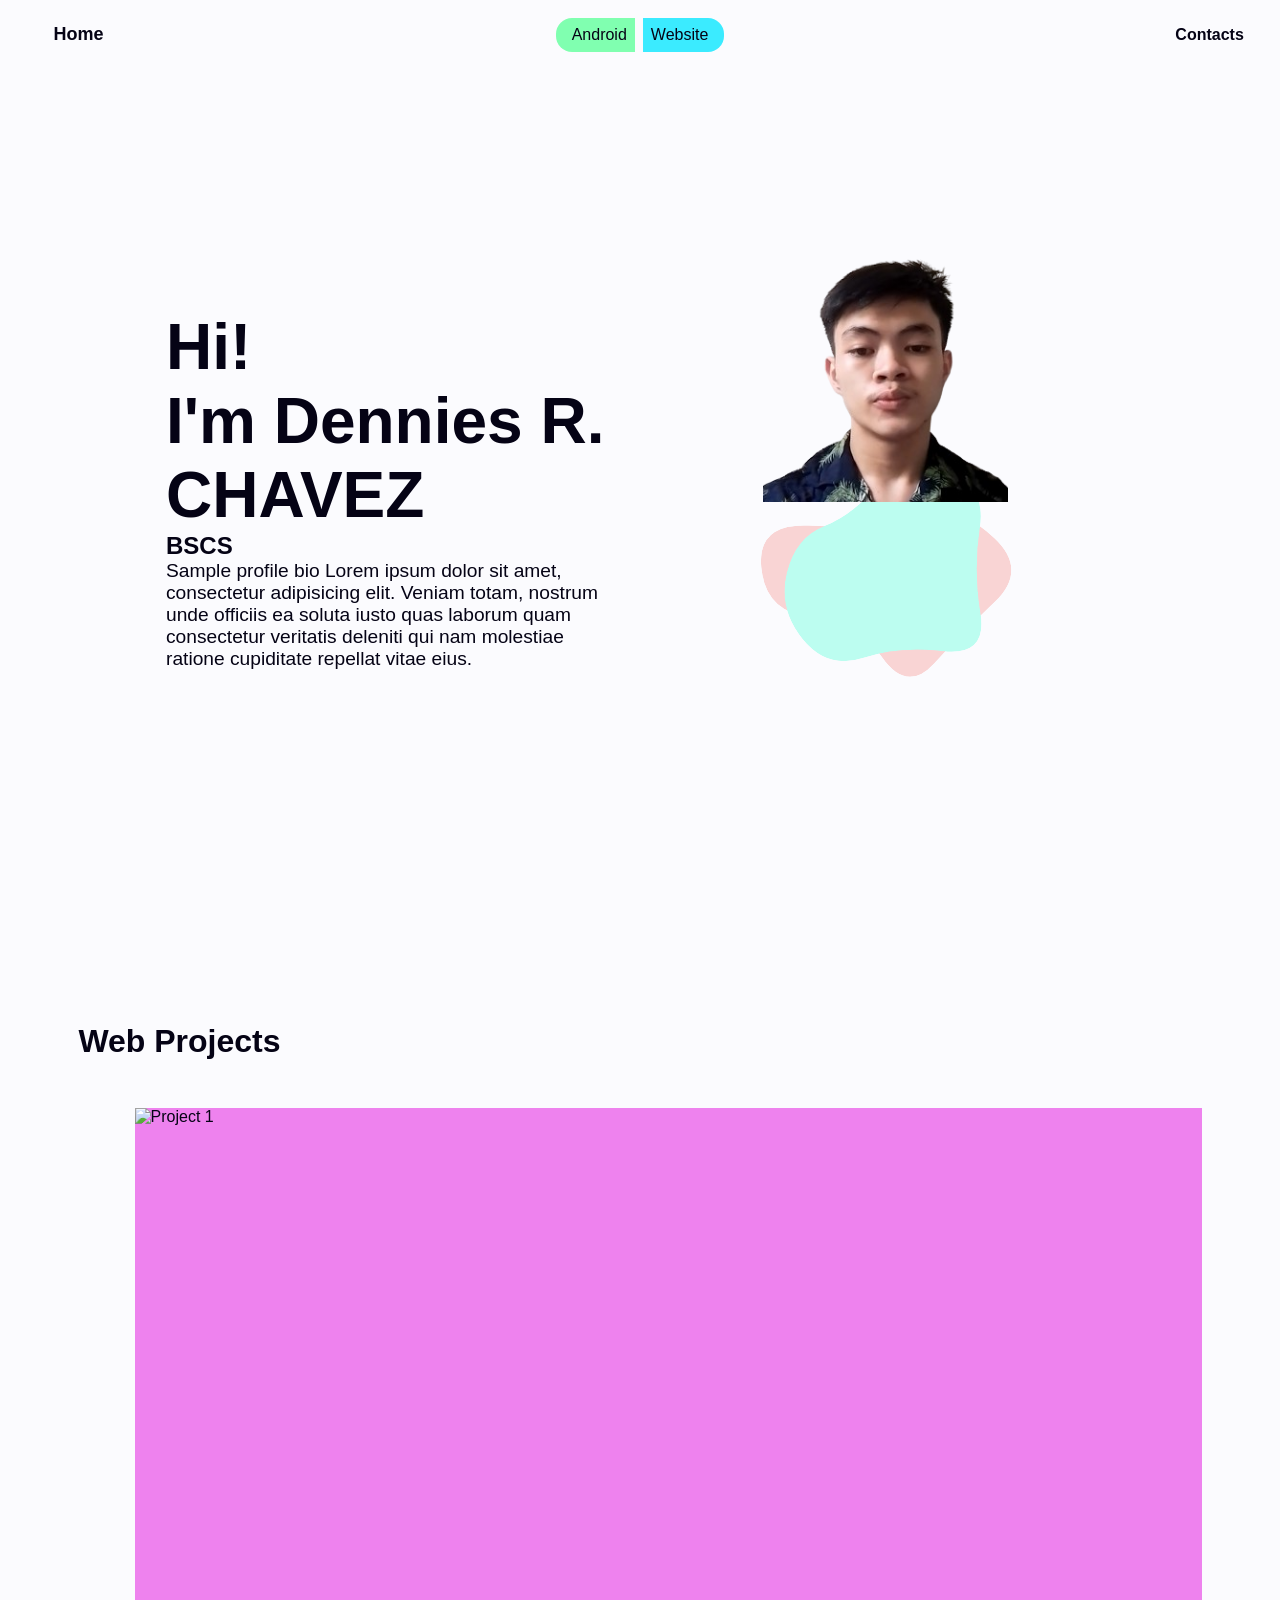
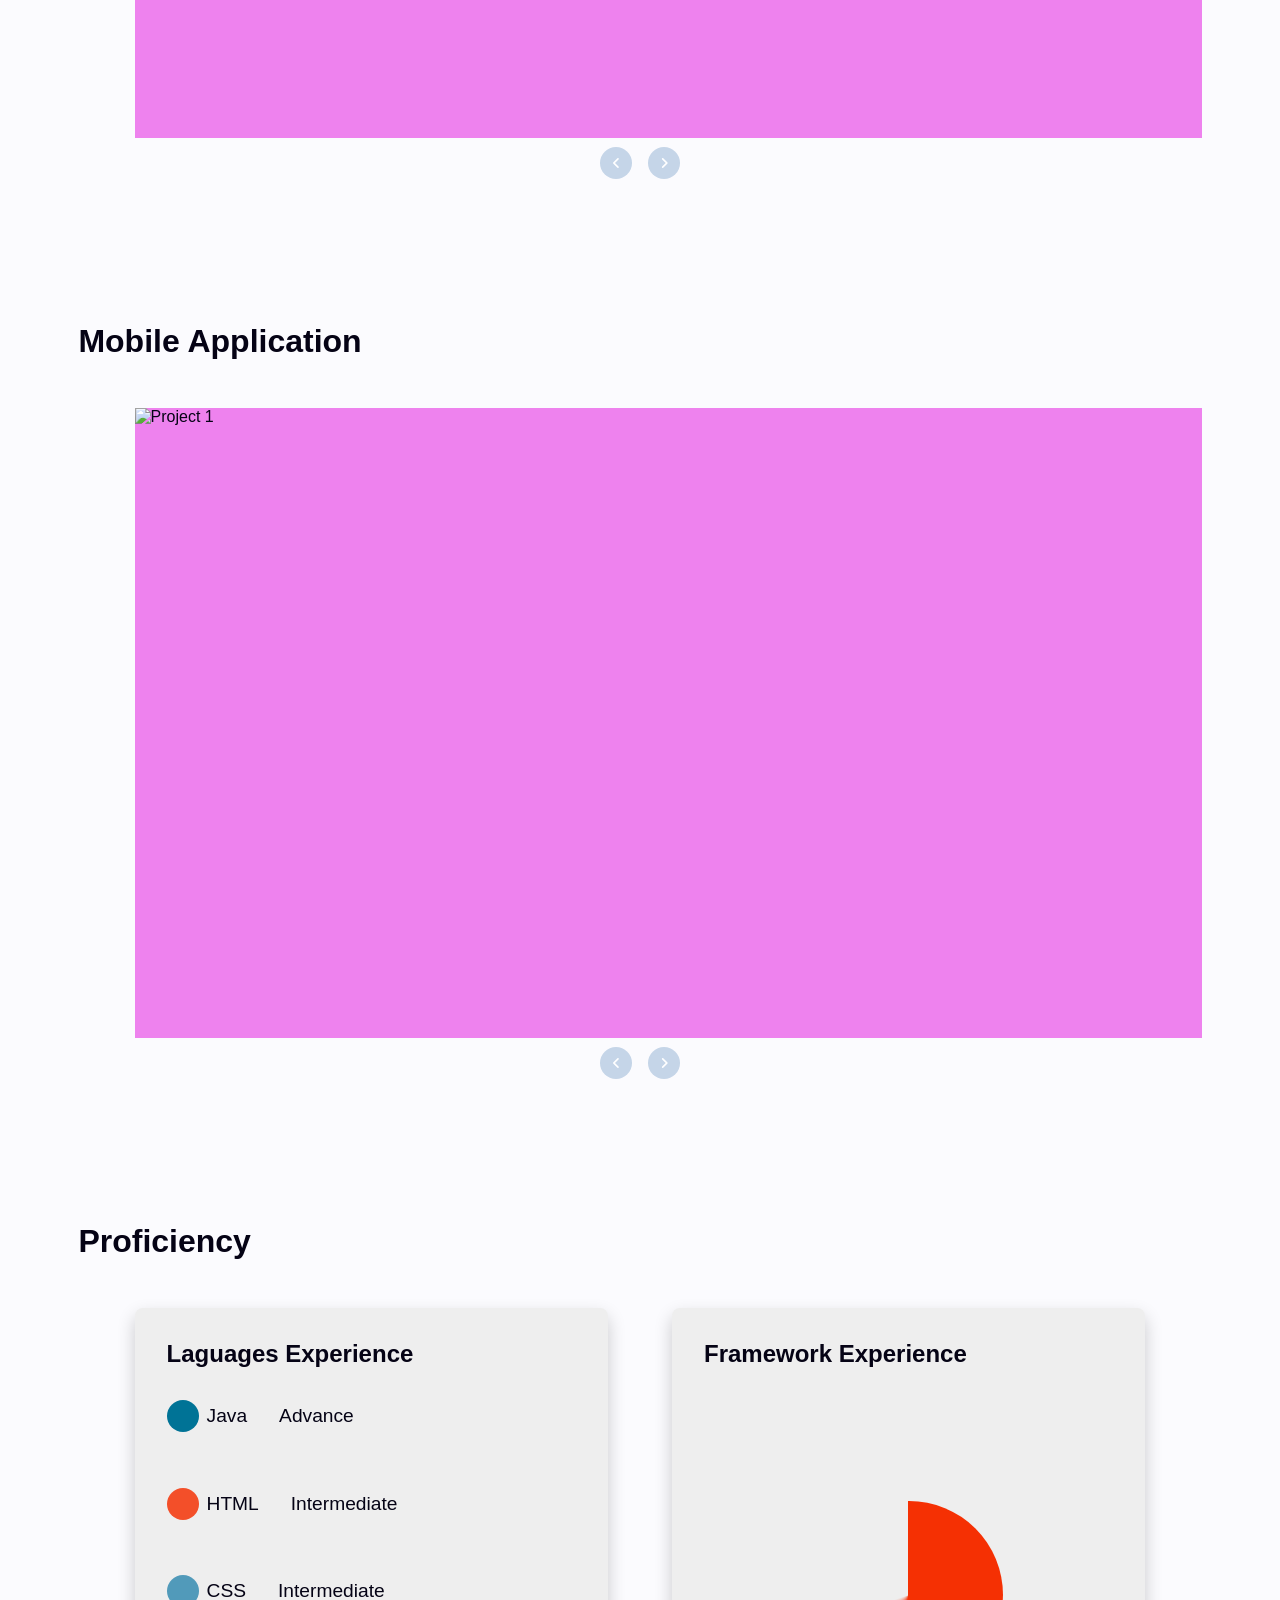
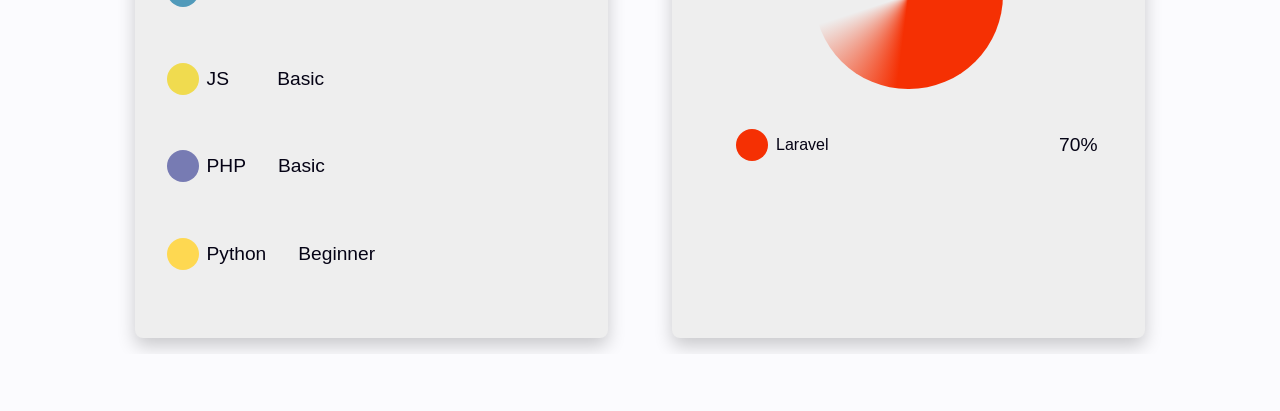
==== index.html @ 04ab38ed "Animation" ====
<!DOCTYPE html>
<html lang="en">

<head>
    <meta charset="UTF-8">
    <meta name="viewport" content="width=device-width, initial-scale=1.0">
    <title>Home</title>

    <link rel="stylesheet" href="home.css">

    <link rel="stylesheet" href="https://cdnjs.cloudflare.com/ajax/libs/font-awesome/6.0.0-beta3/css/all.min.css">
</head>

<body>
    <div class="container top-nav">
        <div class="top-nav-left">
            <a href="index.html">Home</a>
        </div>
        <div class="top-nav-center">
            <a href="about.html">Android</a>
            <a href="contact.html">Website</a>
        </div>
        <div class="top-nav-right">
            <a href="login.html">Contacts</a>
        </div>
    </div>

    <div class="container-main">

        <div class="container-home">

            <div class="left">

                <div class="details">
                    <h1 class="name">Hi! <br> I'm Dennies R. CHAVEZ</h1>
                    <h3 class="course">BSCS</h3>
                    <h3 class="bio">Sample profile bio Lorem ipsum dolor sit amet, consectetur adipisicing elit. Veniam
                        totam, nostrum unde officiis ea soluta iusto quas laborum quam consectetur veritatis deleniti
                        qui nam molestiae ratione cupiditate repellat vitae eius.</h3>
                </div>

            </div>

            <div class="right">


                <div class='parent1'>
                    <div class="magicpattern1"></div>
                </div>
                <div class='parent2'>
                    <div class="magicpattern2"></div>
                </div>
                <div class="parent3"><img class="dpImage" src="dp.png" alt="Profile Picture"></div>

            </div>

        </div>


        <div class="web-projects projects">

            <h1 class="web-projects-title">Web Projects</h1>
            <div class="projects-container">

                <div class="project-card">
                    <img src="project1.png" alt="Project 1">
                </div>

                <div class="project-card">
                    <img src="project2.png" alt="Project 2">
                </div>

                <div class="project-card">
                    <img src="project3.png" alt="Project 3">
                </div>

            </div>

            <div class="container-button">
                <button class="left-button" id="left-button"><i class="fa-solid fa-angle-left"></i></button>
                <button class="right-button"><i class="fa-solid fa-angle-right"></i></button>
            </div>

        </div>

        <div class="mobile-projects projects">

            <h1 class="mobile-projects-title">Mobile Application</h1>
            <div class="projects-container">

                <div class="project-card">
                    <img src="project1.png" alt="Project 1">
                </div>

                <div class="project-card">
                    <img src="project2.png" alt="Project 2">
                </div>

                <div class="project-card">
                    <img src="project3.png" alt="Project 3">
                </div>

            </div>

            <div class="container-button">
                <button class="left-button" id="left-button"><i class="fa-solid fa-angle-left"></i></button>
                <button class="right-button"><i class="fa-solid fa-angle-right"></i></button>
            </div>

        </div>

        <div class="stats">

            <h1 class="stats-title">Proficiency</h1>
            <div class="stats-container">

                <div class="stat-card">

                    <div class="card-title">Laguages Experience</div>

                    <div class="languages">

                        <div class="language">
                            <div class="language-info">
                                <div class="ic-color"></div>
                                <span class="stat-title">Java</span>
                            </div>

                            <div class="stat-bar">
                                <div class="stat-progress bar" style="--target-width:60%"></div>
                                <span>Advance</span>
                            </div>

                        </div>

                        <div class="language">
                            <div class="language-info">
                                <div class="ic-color"></div>
                                <span class="stat-title">HTML</span>
                            </div>

                            <div class="stat-bar">
                                <div class="stat-progress bar" style="--target-width: 55%;"></div>
                                <span>Intermediate</span>
                            </div>

                        </div>

                        <div class="language">
                            <div class="language-info">
                                <div class="ic-color"></div>
                                <span class="stat-title">CSS</span>
                            </div>

                            <div class="stat-bar">
                                <div class="stat-progress bar" style="--target-width: 50%;"></div>
                                <span>Intermediate</span>
                            </div>

                        </div>

                        <div class="language">
                            <div class="language-info">
                                <div class="ic-color"></div>
                                <span class="stat-title">JS</span>
                            </div>

                            <div class="stat-bar">
                                <div class="stat-progress bar" style="--target-width: 30%;"></div>
                                <span>Basic</span>
                            </div>

                        </div>

                        <div class="language">
                            <div class="language-info">
                                <div class="ic-color"></div>
                                <span class="stat-title">PHP</span>
                            </div>

                            <div class="stat-bar">
                                <div class="stat-progress bar" style="--target-width: 20%;"></div>
                                <span>Basic</span>
                            </div>

                        </div>

                        <div class="language">
                            <div class="language-info">
                                <div class="ic-color"></div>
                                <span class="stat-title">Python</span>
                            </div>

                            <div class="stat-bar">
                                <div class="stat-progress bar" style="--target-width: 10%;"></div>
                                <span>Beginner</span>
                            </div>

                        </div>

                    </div>

                </div>

                <div class="stat-card">

                    <div class="card-title">Framework Experience</div>

                    <div class="chart-container">
                        
                        <div class="pie-chart" style="--laravel: 100%;"></div>

                        <div class="list">

                            <div class="list-item">
                                <div class="ic-color"></div>
                                <span class="stat-title"></span>
                                <span class="value"></span>
                            </div>

                        </div>

                    </div>

                </div>

            </div>

        </div>

    </div>
</body>

<script src="home.js"></script>

</html>
---- home.css ----
* {
    margin: 0;
    padding: 0;
    box-sizing: border-box;
}

:root {
    --primary-color: #4a90e2;
    --secondary-color: #50e3c2;
    --text-color: #050315;
    --background-color: #fbfbfe;

    --primary-light: #3BEBFF;
    --secondary-light: #80FFB0;

    --stat-card-bg-1: #EEEEEE;
    --stat-card-bg-2: #C5D5E8;
}

body {
    font-family: Arial, sans-serif;
    background-color: #fbfbfe;
    color: #050315;
}

.container {
    margin: 0 auto;
    padding: 18px;
}

.top-nav {
    display: flex;
    justify-content: space-between;
    align-items: center;
    padding: 16px;
    position: sticky;
    top: 0;
    box-shadow: hsla(0, 0, 0, 0.5) 0px 2px 4px;
    z-index: 1;
}

.top-nav-left {
    display: flex;
    align-items: center;
    justify-content: center;
    width: 10%;
    padding: 8px;
}

.top-nav-left a {
    text-decoration: none;
    color: var(--text-color);
    font-weight: bolder;
    font-size: 18px;
}

.top-nav-left a:hover {
    color: var(--primary-color);
}

.top-nav-center {
    display: flex;
    align-items: center;
    gap: 8px;

}

.top-nav-center a {
    text-decoration: none;
    color: var(--text-color);
    font-weight: regular;
    font-size: 16px;
}

.top-nav-center a:first-child {
    background-color: var(--secondary-light);
    padding: 8px 8px 8px 16px;
    border-radius: 16px 0px 0px 16px;
}

.top-nav-center a:last-child {
    background-color: var(--primary-light);
    padding: 8px 16px 8px 8px;
    border-radius: 0px 16px 16px 0px;
}

.top-nav-center a:hover {
    color: var(--primary-color);
}

.top-nav-right {
    display: flex;
    align-items: center;
    justify-content: center;
    width: 10%;
    padding: 8px;
}

.top-nav-right a {
    text-decoration: none;
    color: var(--text-color);
    font-weight: bolder;
    font-size: 16px;
    margin-left: 16px;
}



.container-main {
    display: flex;
    flex-direction: column;
    padding: 16px;
}

.container-home {
    display: grid;
    grid-template-columns: 1fr 1fr;
    padding: 16px 6px 16px 6px;
    height: 90vh;
}

.container-home .left {
    padding: 16px;
    /* background-color: var(--primary-light); */
    border-radius: 8px;
    display: flex;
    align-items: center;
    justify-content: center;
    margin-left: 128px;
}

.details {
    margin: auto;
}


.name {
    font-size: 4em;
    font-weight: bolder;
}

.course {
    font-size: 1.5em;
    font-weight: bold;
}

.bio {
    font-size: 1.2em;
    font-weight: 400;
}

.container-home .right {
    padding: 16px;
    /* background-color: var(--secondary-light); */
    border-radius: 8px;
    display: flex;
    align-items: center;
    justify-content: center;
    position: relative;
    margin-right: 128px;
}


.parent1 {
    position: absolute;
    bottom: 5%;
    width: 60%;
    height: 60vh;
    background: transparent;
    overflow: hidden;
}

.magicpattern1 {
    width: 100%;
    height: 100%;
    background-position: center center;
    background-repeat: no-repeat;
    background-image: url("data:image/svg+xml;utf8,%3Csvg viewBox=%220 0 1000 1000%22 xmlns=%22http:%2F%2Fwww.w3.org%2F2000%2Fsvg%22%3E%3Cdefs%3E%3CclipPath id=%22a%22%3E%3Cpath fill=%22currentColor%22 d=%22M873 609Q759 718 666.5 818.5T488 794q-86-125-239-136T79.5 494Q63 341 240 349t236-19.5Q535 302 646.5 293t226 99Q987 500 873 609Z%22%2F%3E%3C%2FclipPath%3E%3C%2Fdefs%3E%3Cg clip-path=%22url(%23a)%22%3E%3Cpath fill=%22%23F9D4D4%22 d=%22M873 609Q759 718 666.5 818.5T488 794q-86-125-239-136T79.5 494Q63 341 240 349t236-19.5Q535 302 646.5 293t226 99Q987 500 873 609Z%22%2F%3E%3C%2Fg%3E%3C%2Fsvg%3E");
}

.parent2 {
    position: absolute;
    bottom: 5%;
    width: 60%;
    height: 60vh;
    background: transparent;
    overflow: hidden
}

.magicpattern2 {
    width: 100%;
    height: 100%;
    background-position: center center;
    background-repeat: no-repeat;
    background-image: url("data:image/svg+xml;utf8,%3Csvg viewBox=%220 0 1000 1000%22 xmlns=%22http:%2F%2Fwww.w3.org%2F2000%2Fsvg%22%3E%3Cdefs%3E%3CclipPath id=%22a%22%3E%3Cpath fill=%22currentColor%22 d=%22M825 646.5Q849 793 697.5 776T425 799q-121 40-205-63.5t-54.5-225q29.5-121.5 128-160t188-145.5Q571 98 708 154.5t115 201q-22 144.5 2 291Z%22%2F%3E%3C%2FclipPath%3E%3C%2Fdefs%3E%3Cg clip-path=%22url(%23a)%22%3E%3Cpath fill=%22%23BCFDF0%22 d=%22M825 646.5Q849 793 697.5 776T425 799q-121 40-205-63.5t-54.5-225q29.5-121.5 128-160t188-145.5Q571 98 708 154.5t115 201q-22 144.5 2 291Z%22%2F%3E%3C%2Fg%3E%3C%2Fsvg%3E");
}


.parent3 {
    position: absolute;
    top: 20%;
    width: 50%;
    aspect-ratio: 1 / 1;
    background: transparent;
    overflow: hidden
}


.dpImage {
    width: 100%;
    height: 100%;
    background-position: center center;
    background-repeat: no-repeat;
}




.stats,
.mobile-projects,
.web-projects {
    display: flex;
    flex-direction: column;
    height: 100vh;
    padding: 128px 5% 16px 5%;
}


.container-button {
    display: flex;
    justify-content: center;
    align-items: center;
    gap: 16px;
}

.left-button,
.right-button {
    height: 32px;
    width: 32px;
    background-color: var(--stat-card-bg-2);
    color: white;
    border-radius: 16px;
    outline: none;
    border: none;
}

.stats-title,
.mobile-projects-title,
.web-projects-title {
    margin-bottom: 32px;
}

.stats-container,
.projects-container {
    overflow-x: hidden;
    display: flex;
    flex-direction: row;
    gap: 64px;
    padding: 16px 5% 16px 5%;
    scroll-behavior: smooth;
    /* background-color: var(--primary-color); */
}

.project-card {
    background-color: violet;
    height: 70vh;
    aspect-ratio: 2 / 1;
}

.projects {
    overflow: hidden;
}

.projects-container {
    opacity: 0;
    transform: translateX(200px);
    transition: transform 0.6s ease, opacity 0.6s ease;
}

.projects-container.reveal {
    opacity: 1;
    transform: translateX(0);
}



.stat-card {
    background-color: var(--stat-card-bg-1);
    height: 70vh;
    width: 100%;
    padding: 32px 32px 64px 32px;
    box-shadow: 0cap 8px 18px hsla(0, 0%, 0%, 0.2);
    border-radius: 8px;
}

.card-title {
    font-size: 1.5em;
    font-weight: bold;
}

.languages {
    display: flex;
    flex-direction: column;
    justify-content: space-between;
    height: 100%;
    padding: 32px 0px;
}

.languages .language {
    display: flex;
    gap: 16px;
    align-items: center;
}

.languages .language-info {
    display: flex;
    align-items: center;
    width: 25%;
}

.languages .language .ic-color {
    width: 32px;
    height: 32px;
    border-radius: 50%;
    margin-right: 8px;
    aspect-ratio: 1 / 1;
}

.languages .language span {
    font-size: 1.2em;
    font-weight: 400;
}


.languages .language .stat-bar {
    display: flex;
    gap: 16px;
    align-items: center;
    width: 100%;
}

.stat-bar .stat-progress {
    height: 32px;
    border-radius: 4px 16px 16px 4px;
}

.languages .language .stat-bar span {
    font-size: 1.2em;
    font-weight: 400;
}


/* Java (first .language block) */
.language:nth-of-type(1) .ic-color {
    background-color: #007396;
}

.language:nth-of-type(1) .stat-progress {
    background-color: #007396;
}

/* HTML (second .language block) */
.language:nth-of-type(2) .ic-color {
    background-color: #f34f29;
}

.language:nth-of-type(2) .stat-progress {
    background-color: #f34f29;
}

/* CSS (third .language block) */
.language:nth-of-type(3) .ic-color {
    background-color: #519aba;
}

.language:nth-of-type(3) .stat-progress {
    background-color: #519aba;
}

/* Javascript (fourth .language block) */
.language:nth-of-type(4) .ic-color {
    background-color: #F0DB4F;
}

.language:nth-of-type(4) .stat-progress {
    background-color: #F0DB4F;
}

/* PHP (fifth .language block) */
.language:nth-of-type(5) .ic-color {
    background-color: #777bb3;
}

.language:nth-of-type(5) .stat-progress {
    background-color: #777bb3;
}

/* Python (sixth .language block) */
.language:nth-of-type(6) .ic-color {
    background-color: #fed851;
}

.language:nth-of-type(6) .stat-progress {
    background-color: #fed851;
}

/* Progress Bar Animations */
.bar {
    width: 0%;
    translate: -50% 0;
    transition: all 1s ease-out;
}

.bar.animate {
    width: var(--target-width);
    /* Or set via inline style */
    filter: none;
    translate: 0 0;
}


.chart-container {
    display: flex;
    flex-direction: column;
    align-items: center;
    justify-content: center;
    height: 100%;
    width: 100%;
    gap: 32px;
    padding: 16px;
    position: relative;
}

.chart-container .pie-chart {
    width: calc(100% / 2);
    aspect-ratio: 1 / 1;
    border-radius: 50%;
    background: conic-gradient();
}

.chart-container .list {
    display: flex;
    flex-direction: column;
    align-items: center;
    width: 100%;
}

.chart-container .list .list-item {
    display: flex;
    align-items: center;
    width: 100%;
    padding: 8px 16px;
}

.chart-container .list .list-item .ic-color {
    width: 32px;
    height: 32px;
    border-radius: 50%;
    margin-right: 8px;
    aspect-ratio: 1 / 1;
}

.chart-container .list .list-item:nth-of-type(1) .ic-color {
    background-color: #f53003;
}

.chart-container .list .list-item .value {
    position: absolute;
    right: 16px;
    font-size: 1.2em;
    font-weight: 400;
}
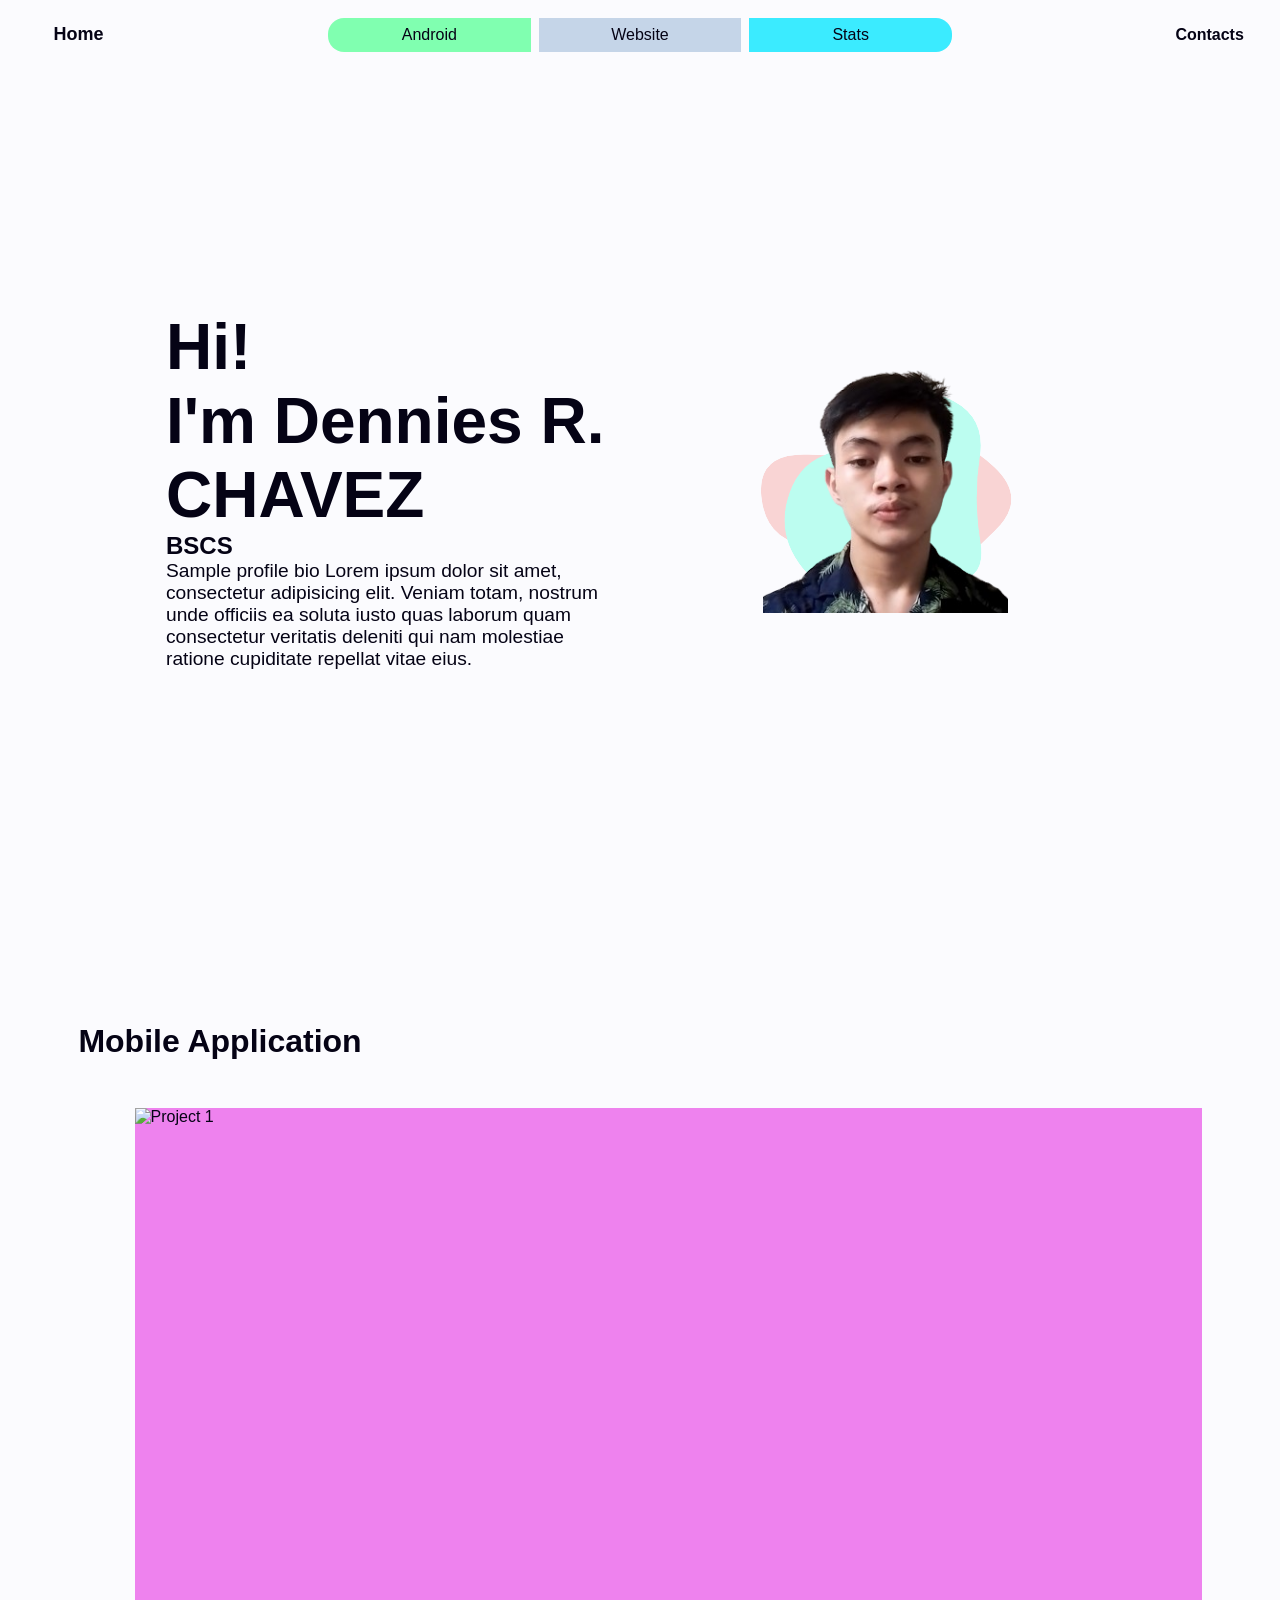
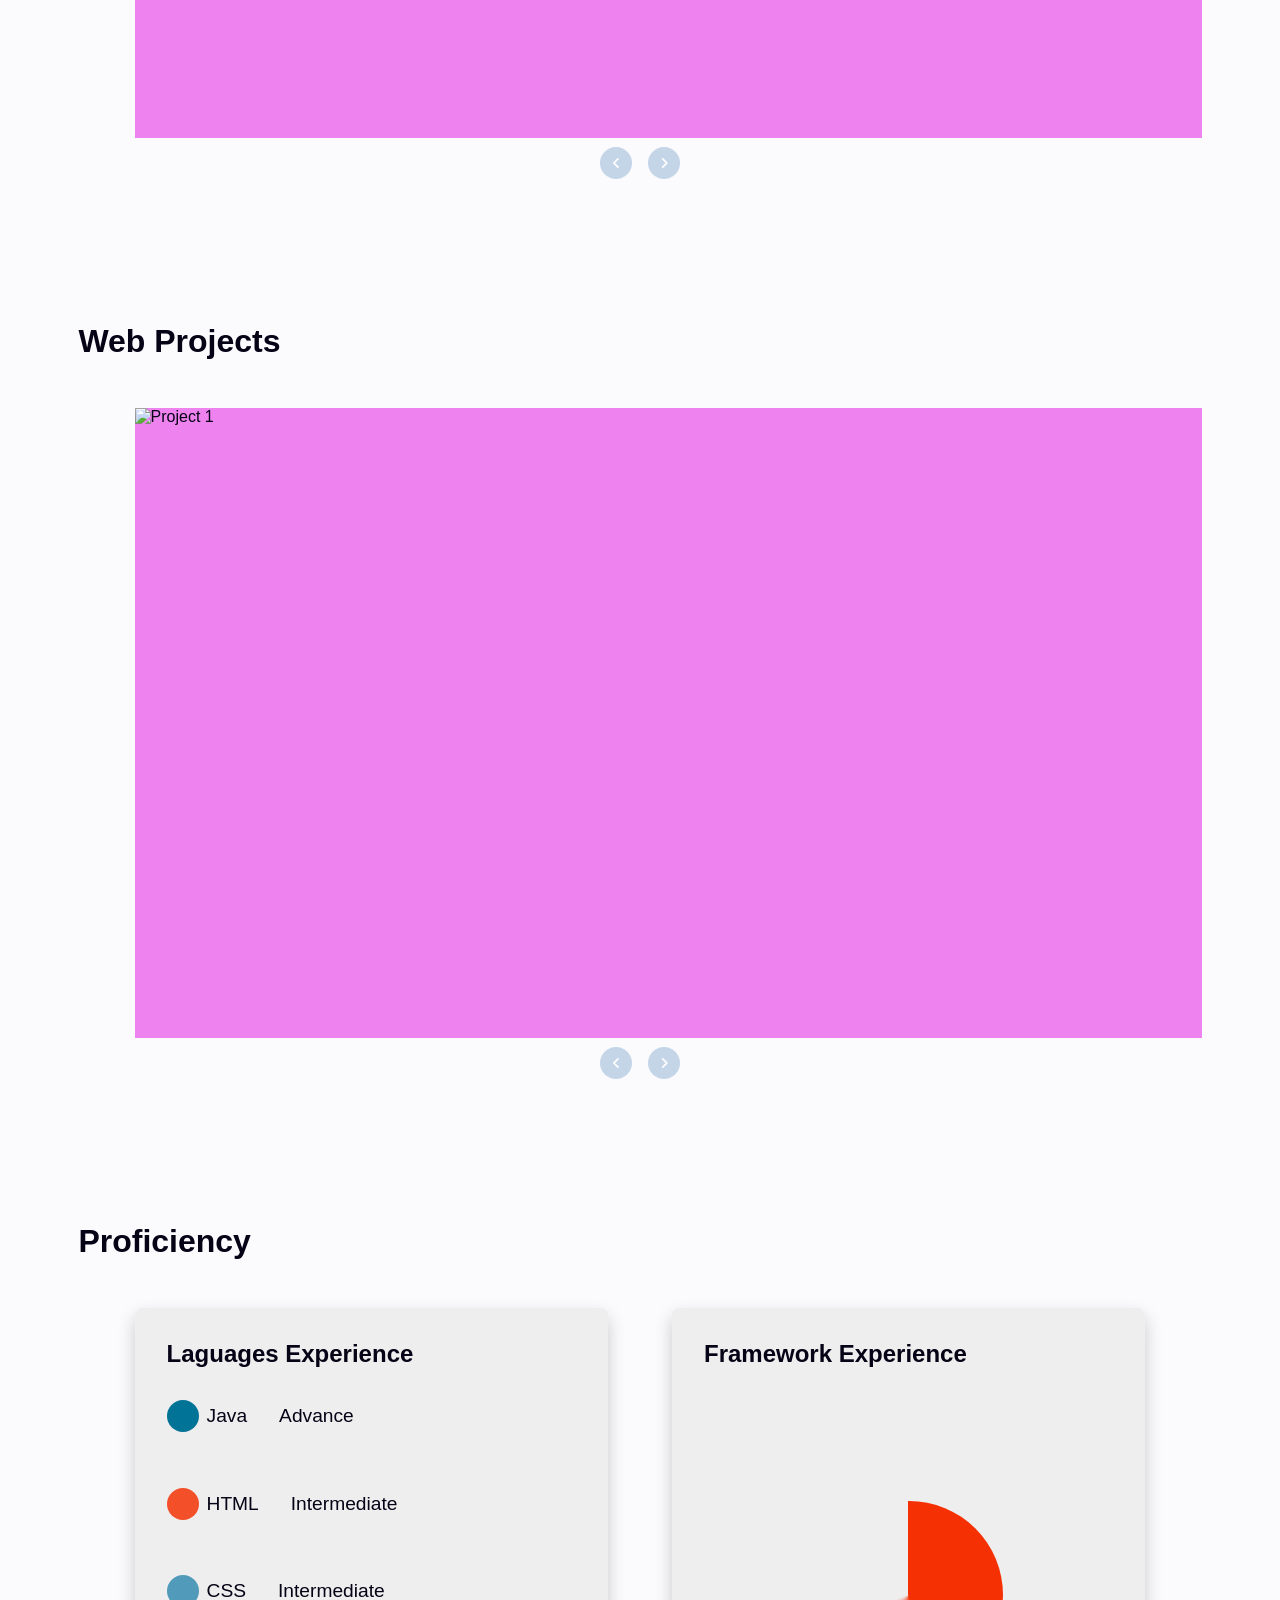
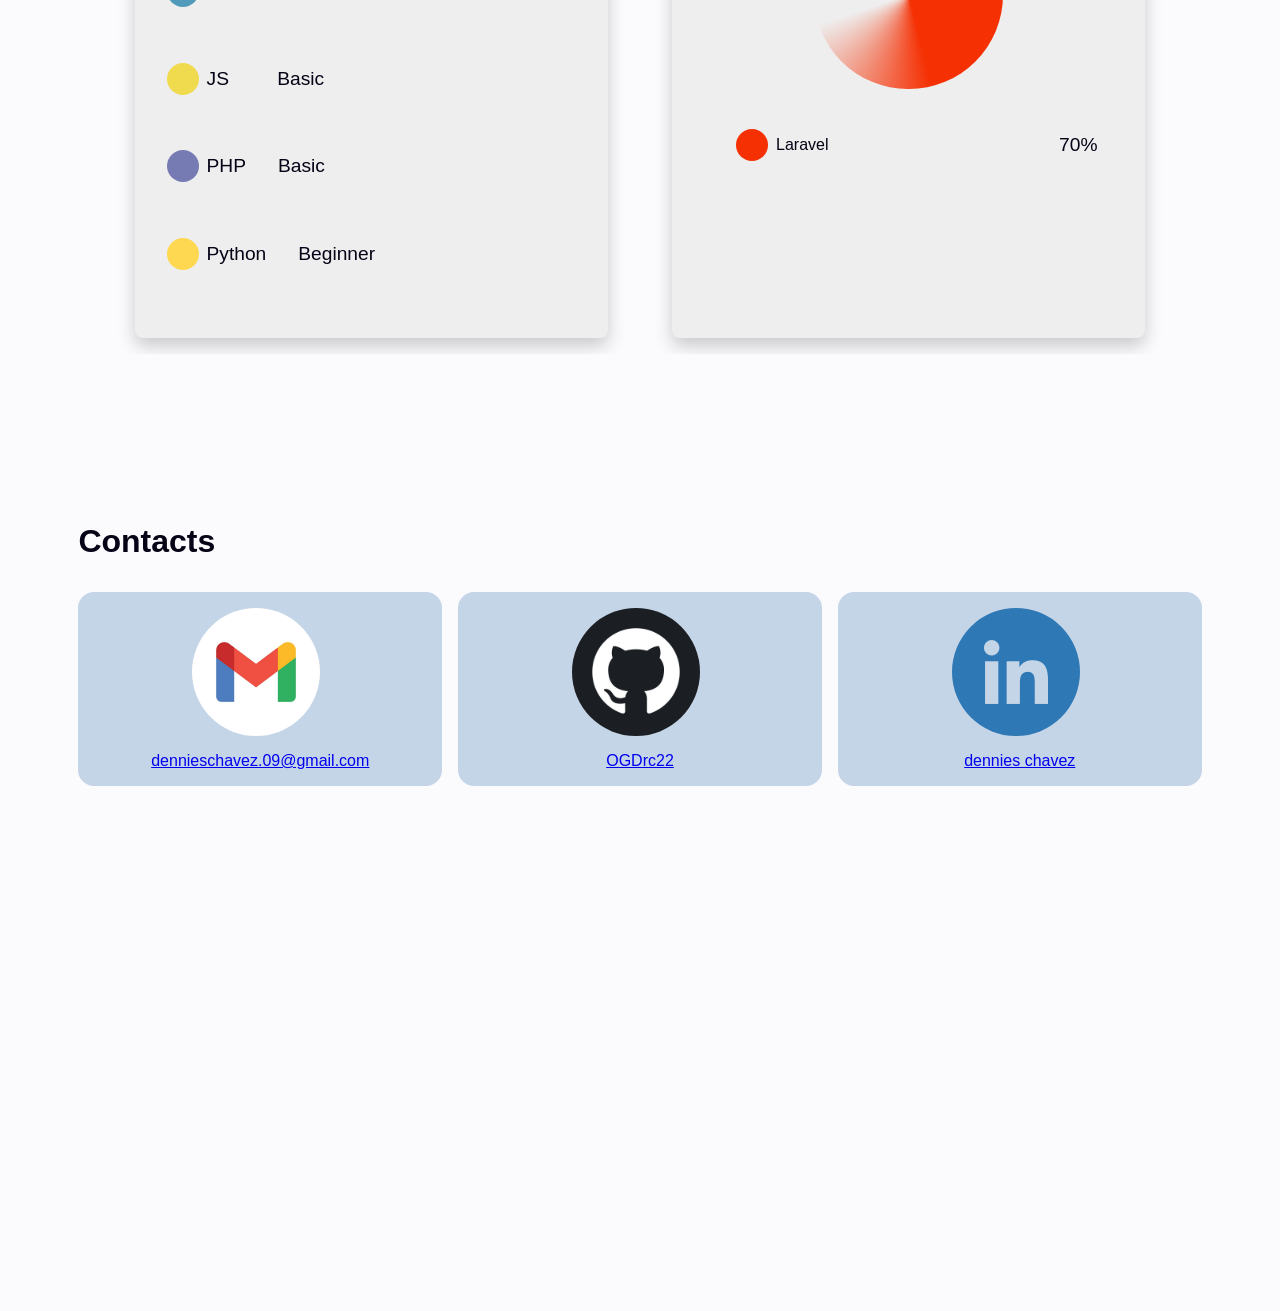
==== commit 41141a5d: "New-Update-Animation" ====
--- a/index.html
+++ b/index.html
@@ -14,20 +14,21 @@
 <body>
     <div class="container top-nav">
         <div class="top-nav-left">
-            <a href="index.html">Home</a>
+            <a href="#home">Home</a>
         </div>
         <div class="top-nav-center">
-            <a href="about.html">Android</a>
-            <a href="contact.html">Website</a>
+            <a href="#android">Android</a>
+            <a href="#web">Website</a>
+            <a href="#stats">Stats</a>
         </div>
         <div class="top-nav-right">
-            <a href="login.html">Contacts</a>
+            <a href="#links">Contacts</a>
         </div>
     </div>
 
     <div class="container-main">
 
-        <div class="container-home">
+        <div class="container-home" id="home">
 
             <div class="left">
 
@@ -56,10 +57,9 @@
 
         </div>
 
-
-        <div class="web-projects projects">
-
-            <h1 class="web-projects-title">Web Projects</h1>
+        <div class="mobile-projects projects" id="android">
+
+            <h1 class="mobile-projects-title">Mobile Application</h1>
             <div class="projects-container">
 
                 <div class="project-card">
@@ -83,9 +83,9 @@
 
         </div>
 
-        <div class="mobile-projects projects">
-
-            <h1 class="mobile-projects-title">Mobile Application</h1>
+        <div class="web-projects projects" id="web">
+
+            <h1 class="web-projects-title">Web Projects</h1>
             <div class="projects-container">
 
                 <div class="project-card">
@@ -109,7 +109,7 @@
 
         </div>
 
-        <div class="stats">
+        <div class="stats" id="stats">
 
             <h1 class="stats-title">Proficiency</h1>
             <div class="stats-container">
@@ -228,6 +228,30 @@
 
         </div>
 
+        <div class="contacts-container" id="links">
+
+            <h1 class="web-projects-title">Contacts</h1>
+            <div class="contacts-container-grid">
+
+                <div class="card-link">
+                    <div class="icon-container"><img src="gmail.png" alt="Project 1"></div>
+                    <a class="link-name" href="dennieschavez.09@gmail.com">dennieschavez.09@gmail.com</a>
+                </div>
+
+                <div class="card-link">
+                    <div class="icon-container"><img src="github.png" alt="Project 2"></div>
+                    <a class="link-name" href="https://github.com/OGDrc22">OGDrc22</a>
+                </div>
+
+                <div class="card-link">
+                    <div class="icon-container"><img src="linkedin.png" alt="Project 3"></div>
+                    <a class="link-name" href="https://www.linkedin.com/in/dennies-chavez-29280532a/">dennies chavez</a>
+                </div>
+
+            </div>
+
+        </div>
+
     </div>
 </body>
 
--- a/home.css
+++ b/home.css
@@ -17,6 +17,10 @@
     --stat-card-bg-2: #C5D5E8;
 }
 
+html {
+    scroll-behavior: smooth;
+}
+
 body {
     font-family: Arial, sans-serif;
     background-color: #fbfbfe;
@@ -32,6 +36,7 @@
     display: flex;
     justify-content: space-between;
     align-items: center;
+    gap: 16px;
     padding: 16px;
     position: sticky;
     top: 0;
@@ -58,34 +63,44 @@
     color: var(--primary-color);
 }
 
+
 .top-nav-center {
     display: flex;
     align-items: center;
     gap: 8px;
-
+    width: 50%;
 }
 
 .top-nav-center a {
     text-decoration: none;
     color: var(--text-color);
-    font-weight: regular;
     font-size: 16px;
+    display: flex;
+    justify-content: center;
+    align-items: center;
+    padding: 8px;
+    flex: 1;
 }
 
 .top-nav-center a:first-child {
     background-color: var(--secondary-light);
-    padding: 8px 8px 8px 16px;
     border-radius: 16px 0px 0px 16px;
+}
+
+.top-nav-center a:nth-child(2) {
+    background-color: var(--stat-card-bg-2);
+    /* optional radius if needed */
 }
 
 .top-nav-center a:last-child {
     background-color: var(--primary-light);
-    padding: 8px 16px 8px 8px;
     border-radius: 0px 16px 16px 0px;
 }
 
+
+
 .top-nav-center a:hover {
-    color: var(--primary-color);
+    color: var(--background-color);
 }
 
 .top-nav-right {
@@ -163,7 +178,7 @@
 
 .parent1 {
     position: absolute;
-    bottom: 5%;
+    margin-top: 18px;
     width: 60%;
     height: 60vh;
     background: transparent;
@@ -180,7 +195,7 @@
 
 .parent2 {
     position: absolute;
-    bottom: 5%;
+    margin-top: 18px;
     width: 60%;
     height: 60vh;
     background: transparent;
@@ -198,7 +213,6 @@
 
 .parent3 {
     position: absolute;
-    top: 20%;
     width: 50%;
     aspect-ratio: 1 / 1;
     background: transparent;
@@ -469,4 +483,45 @@
     right: 16px;
     font-size: 1.2em;
     font-weight: 400;
+}
+
+
+.contacts-container {
+    height: 100vh;
+    padding: 128px 5% 16px 5%;
+}
+
+.contacts-container-grid {
+    display: grid;
+    grid-template-columns: repeat(auto-fit, minmax(200px, 1fr));
+    gap: 16px;
+    width: 100%;
+}
+
+.card-link {
+    display: flex;
+    flex-direction: column;
+    align-items: center;
+    justify-content: center;
+    gap: 16px;
+    border-radius: 16px;
+    padding: 16px;
+    background-color: var(--stat-card-bg-2);
+}
+
+.card-link .icon-container {
+    width: 128px;
+    height: 128px;
+    border-radius: 50%;
+    display: flex;
+    align-items: center;
+    justify-content: center;
+    margin-right: 8px;
+    overflow: hidden;
+}
+
+.card-link .icon-container img {
+    width: 128px;
+    height: 128px;
+    --webkit-mas
 }
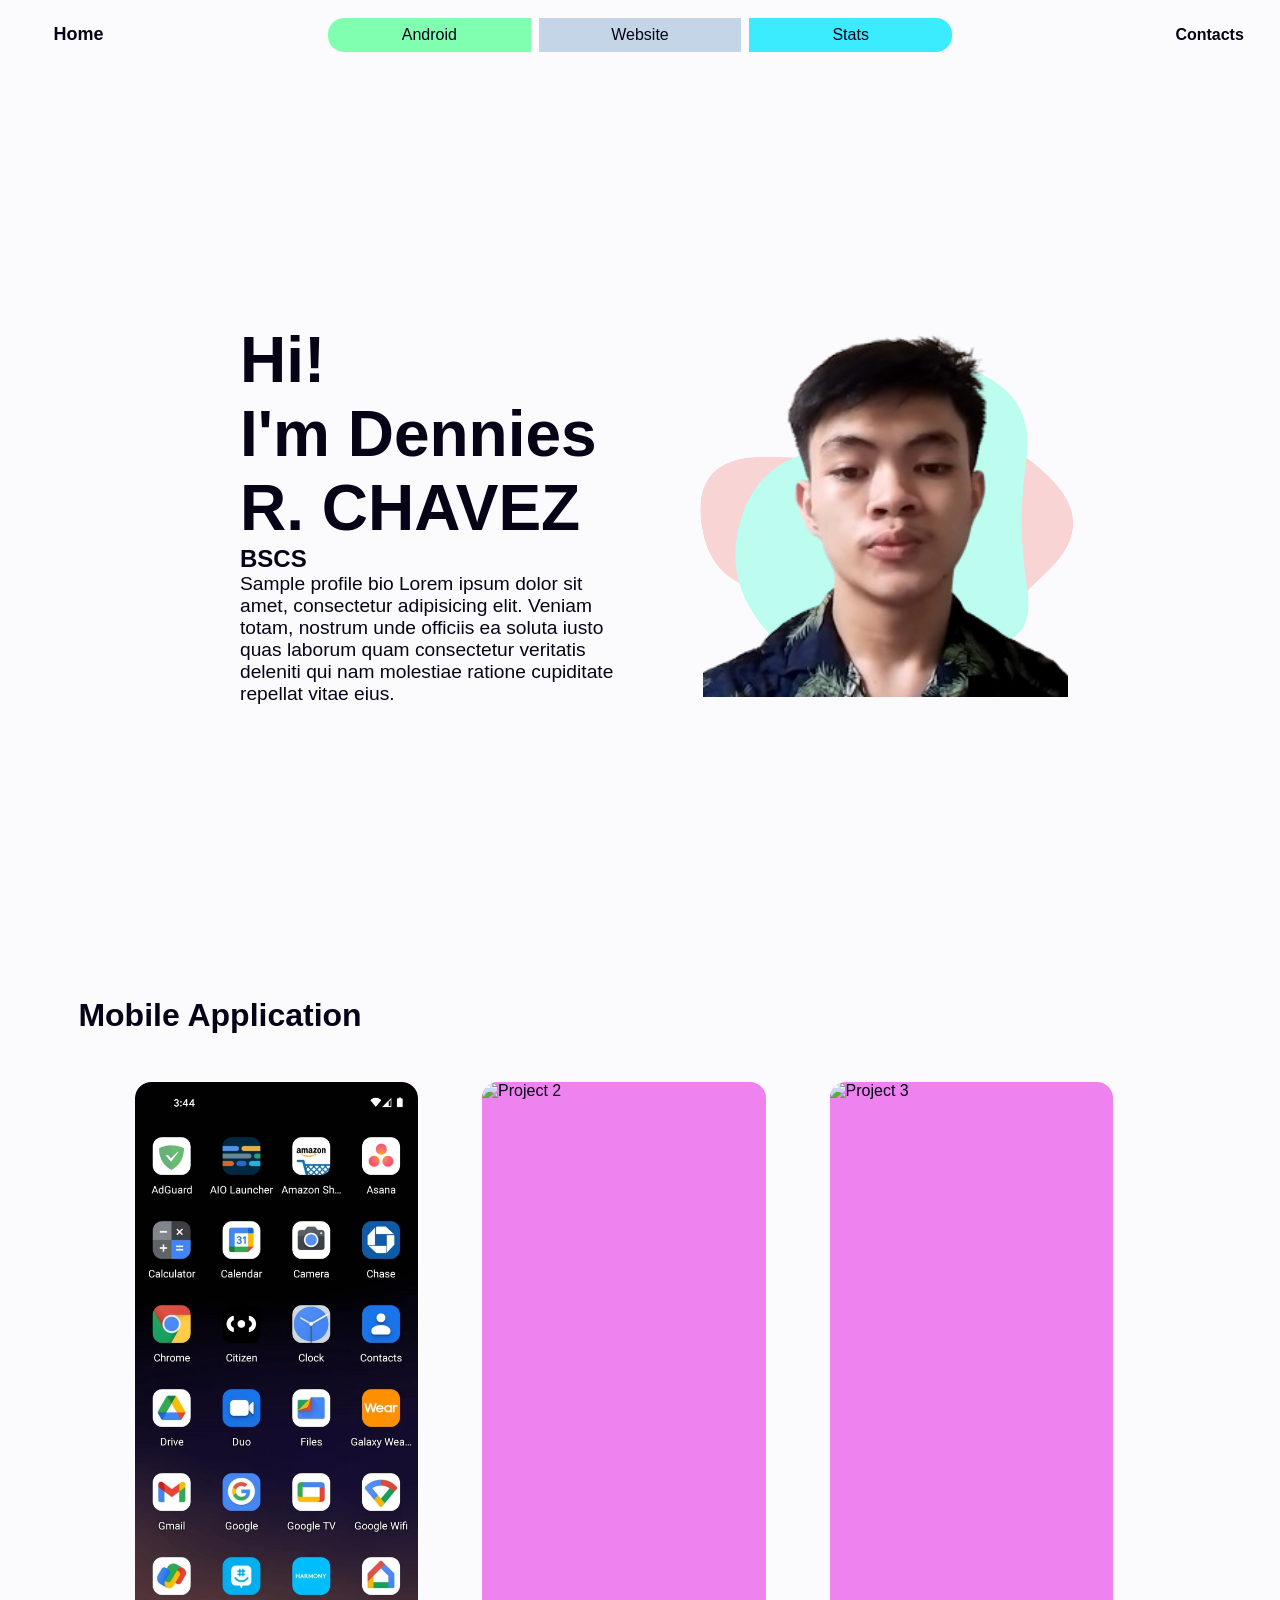
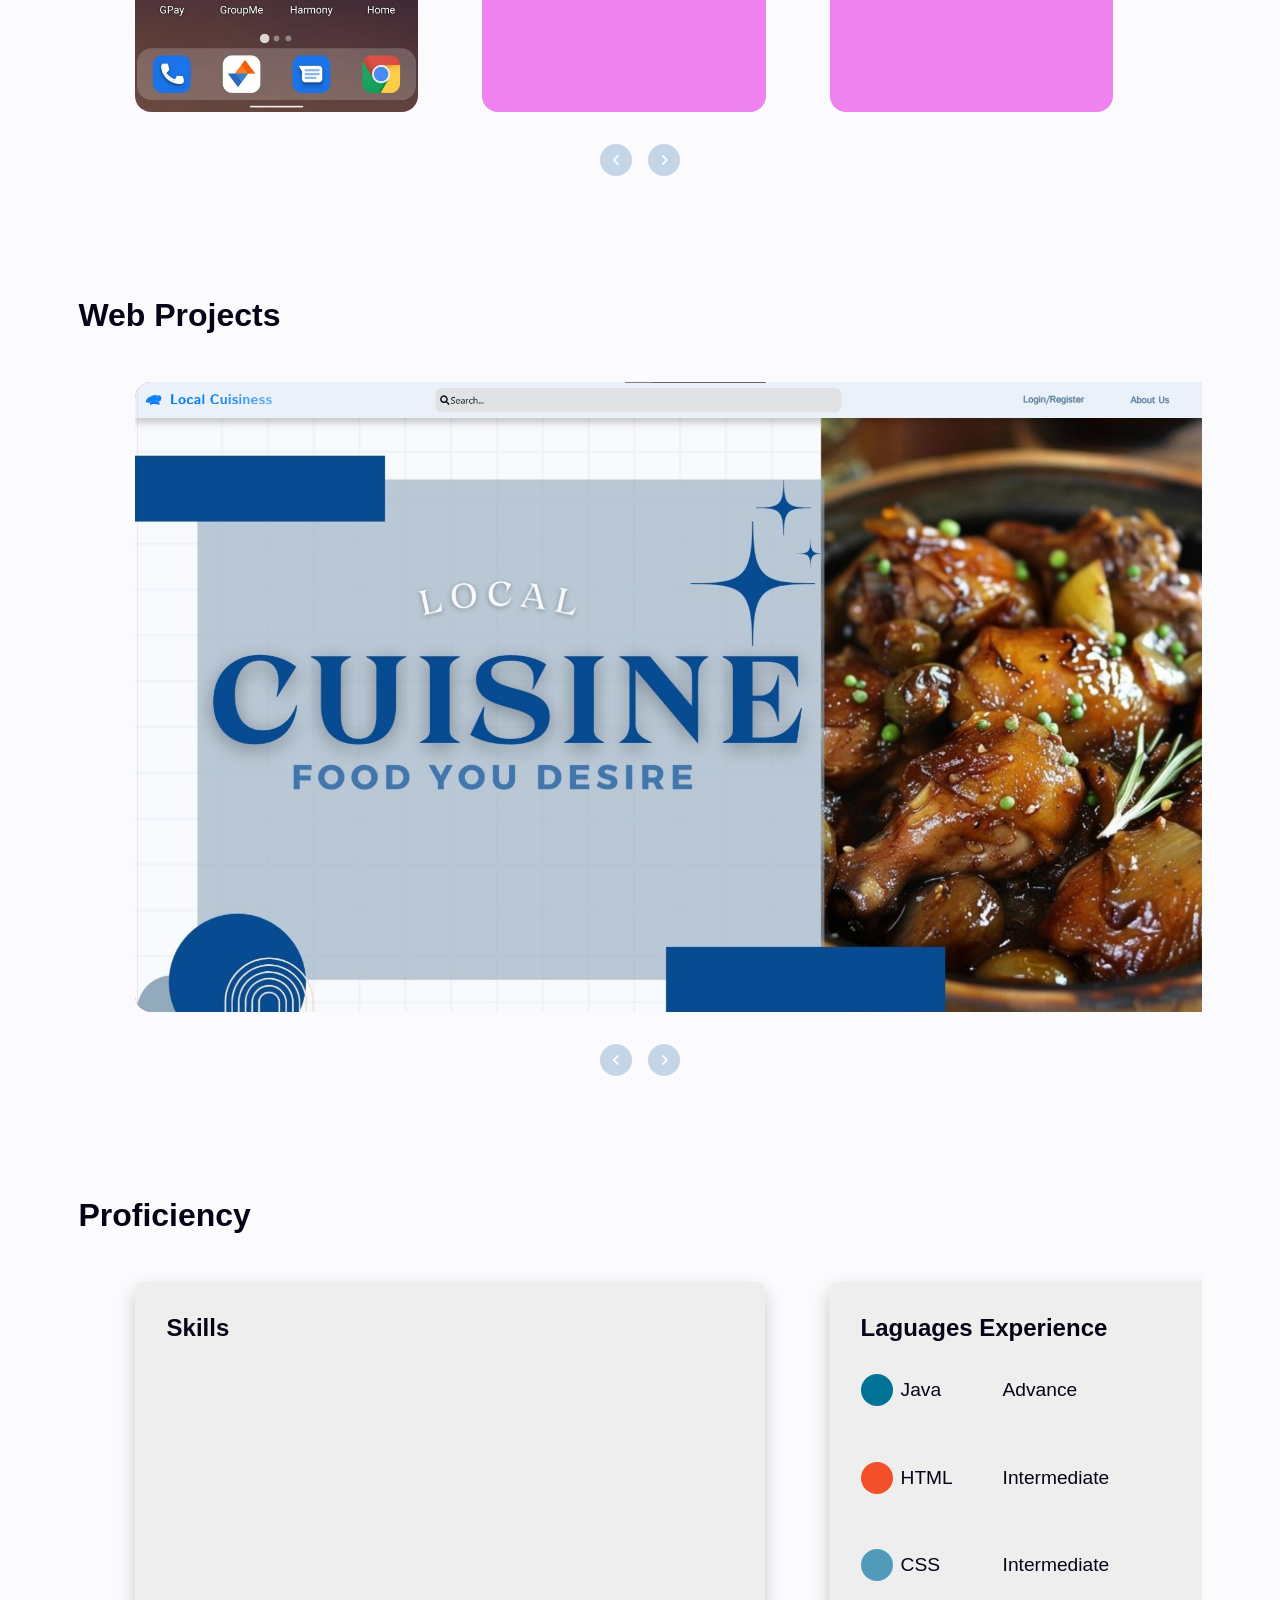
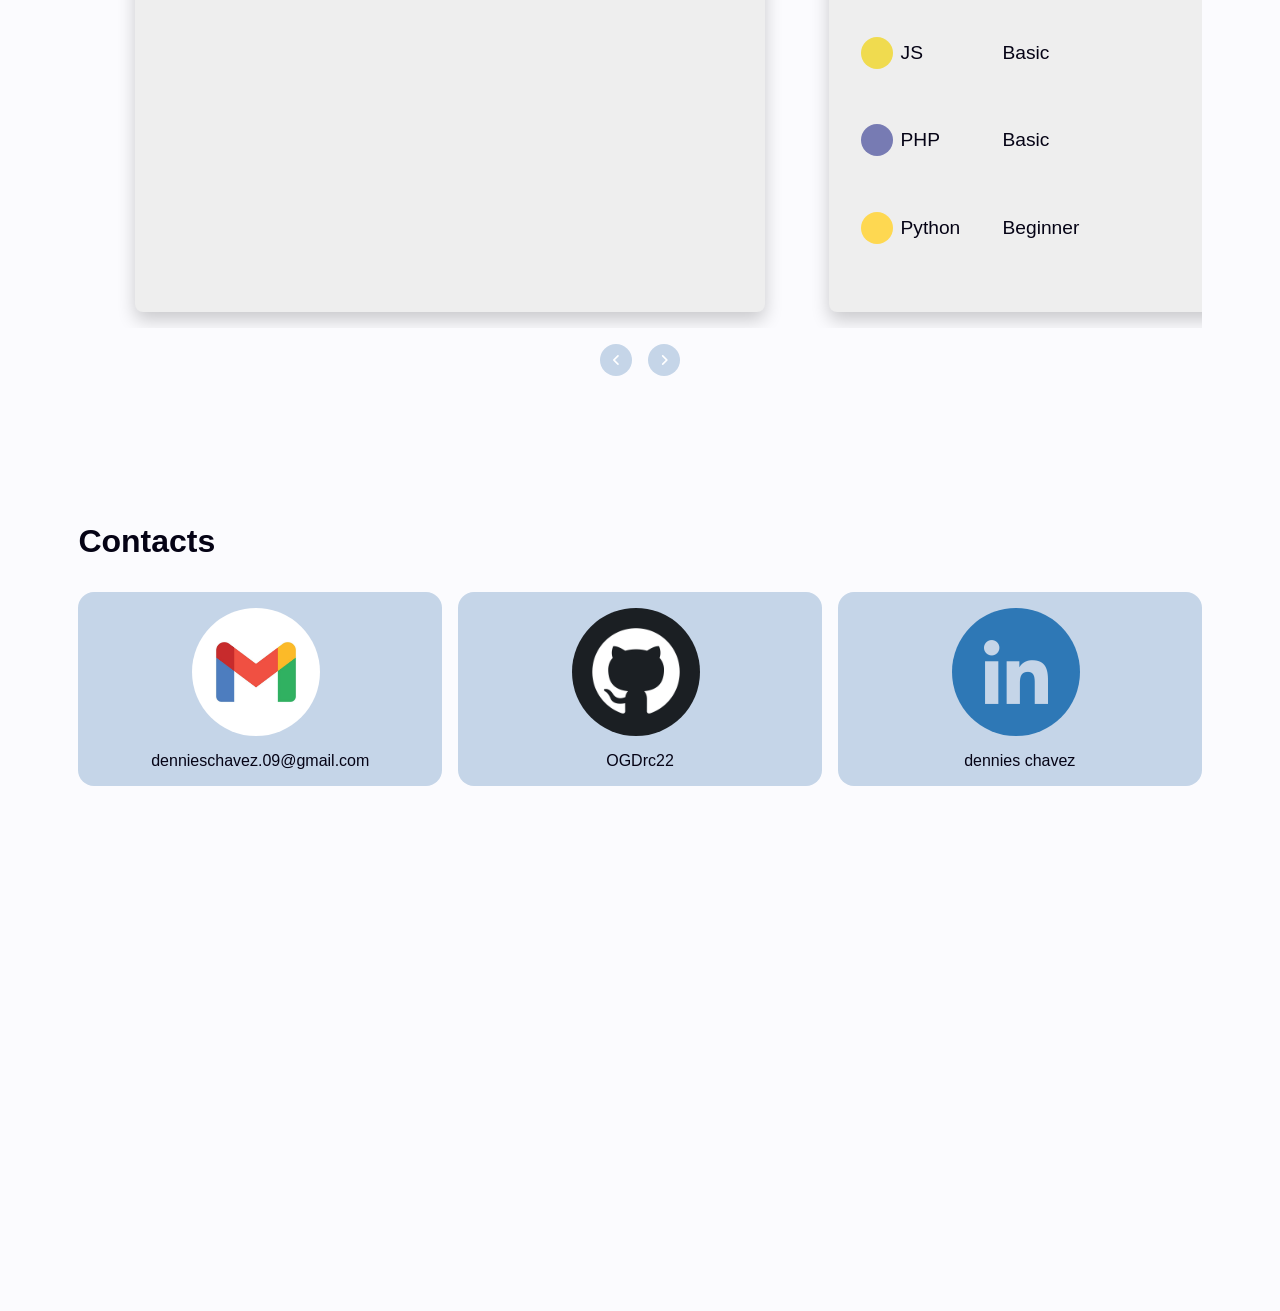
==== commit fede65b2: "new_update" ====
--- a/index.html
+++ b/index.html
@@ -33,9 +33,9 @@
             <div class="left">
 
                 <div class="details">
-                    <h1 class="name">Hi! <br> I'm Dennies R. CHAVEZ</h1>
-                    <h3 class="course">BSCS</h3>
-                    <h3 class="bio">Sample profile bio Lorem ipsum dolor sit amet, consectetur adipisicing elit. Veniam
+                    <h1 class="name fadeUp">Hi! <br> I'm Dennies R. CHAVEZ</h1>
+                    <h3 class="course fadeUp">BSCS</h3>
+                    <h3 class="bio fadeUp">Sample profile bio Lorem ipsum dolor sit amet, consectetur adipisicing elit. Veniam
                         totam, nostrum unde officiis ea soluta iusto quas laborum quam consectetur veritatis deleniti
                         qui nam molestiae ratione cupiditate repellat vitae eius.</h3>
                 </div>
@@ -51,70 +51,107 @@
                 <div class='parent2'>
                     <div class="magicpattern2"></div>
                 </div>
-                <div class="parent3"><img class="dpImage" src="dp.png" alt="Profile Picture"></div>
-
-            </div>
-
-        </div>
-
-        <div class="mobile-projects projects" id="android">
+                <div class="parent3"><img class="dpImage" src="images/dp.png" alt="Profile Picture"></div>
+
+            </div>
+
+        </div>
+
+        <div class="mobile-projects hScrollModule" id="android">
 
             <h1 class="mobile-projects-title">Mobile Application</h1>
-            <div class="projects-container">
-
-                <div class="project-card">
-                    <img src="project1.png" alt="Project 1">
-                </div>
-
-                <div class="project-card">
+            <div class="hScroll-container projects-container">
+
+                <div class="project-card card">
+                    <img src="projects/mobile/1/a.png" alt="Project 1">
+                </div>
+
+                <div class="project-card card">
                     <img src="project2.png" alt="Project 2">
                 </div>
 
-                <div class="project-card">
+                <div class="project-card card">
                     <img src="project3.png" alt="Project 3">
                 </div>
 
             </div>
 
             <div class="container-button">
-                <button class="left-button" id="left-button"><i class="fa-solid fa-angle-left"></i></button>
-                <button class="right-button"><i class="fa-solid fa-angle-right"></i></button>
-            </div>
-
-        </div>
-
-        <div class="web-projects projects" id="web">
+                <button class="scroll-button left-button" id="left-button"><i class="fa-solid fa-angle-left"></i></button>
+                <button class="scroll-button right-button"><i class="fa-solid fa-angle-right"></i></button>
+            </div>
+
+        </div>
+
+        <div class="web-projects hScrollModule" id="web">
 
             <h1 class="web-projects-title">Web Projects</h1>
-            <div class="projects-container">
-
-                <div class="project-card">
-                    <img src="project1.png" alt="Project 1">
-                </div>
-
-                <div class="project-card">
-                    <img src="project2.png" alt="Project 2">
-                </div>
-
-                <div class="project-card">
-                    <img src="project3.png" alt="Project 3">
+            <div class="hScroll-container projects-container">
+
+                <div class="project-card card">
+                    <img src="projects/web/1/a.png" alt="Project 1">
+                </div>
+
+                <div class="project-card card">
+                    <img src="projects/web/1/b.png" alt="Project 2">
+                </div>
+
+                <div class="project-card card">
+                    <img src="projects/web/1/c.png" alt="Project 3">
+                </div>
+
+                <div class="project-card card">
+                    <img src="projects/web/1/d.png" alt="Project 4">
+                </div>
+
+                <div class="project-card card">
+                    <img src="projects/web/1/e.png" alt="Project 5">
+                </div>
+
+                <div class="project-card card">
+                    <img src="projects/web/1/f.png" alt="Project 6">
+                </div>
+
+                <div class="project-card card">
+                    <img src="projects/web/1/g.png" alt="Project 7">
+                </div>
+
+                <div class="project-card card">
+                    <img src="projects/web/1/h.png" alt="Project 8">
+                </div>
+
+                <div class="project-card card">
+                    <img src="projects/web/1/i.png" alt="Project 9">
                 </div>
 
             </div>
 
             <div class="container-button">
-                <button class="left-button" id="left-button"><i class="fa-solid fa-angle-left"></i></button>
-                <button class="right-button"><i class="fa-solid fa-angle-right"></i></button>
-            </div>
-
-        </div>
-
-        <div class="stats" id="stats">
+                <button class="scroll-button left-button" id="left-button"><i class="fa-solid fa-angle-left"></i></button>
+                <button class="scroll-button right-button"><i class="fa-solid fa-angle-right"></i></button>
+            </div>
+
+        </div>
+
+        <div class="stats hScrollModule" id="stats">
 
             <h1 class="stats-title">Proficiency</h1>
-            <div class="stats-container">
-
-                <div class="stat-card">
+            <div class="hScroll-container stats-container">
+
+                
+                <div class="stat-card card">
+
+                    <div class="card-title">Skills</div>
+
+                    <div class="chart-container">
+                        
+                        
+
+                    </div>
+
+                </div>
+
+                <div class="stat-card card">
 
                     <div class="card-title">Laguages Experience</div>
 
@@ -202,7 +239,7 @@
 
                 </div>
 
-                <div class="stat-card">
+                <div class="stat-card card">
 
                     <div class="card-title">Framework Experience</div>
 
@@ -226,6 +263,11 @@
 
             </div>
 
+            <div class="container-button">
+                <button class="scroll-button left-button" id="left-button"><i class="fa-solid fa-angle-left"></i></button>
+                <button class="scroll-button right-button"><i class="fa-solid fa-angle-right"></i></button>
+            </div>
+
         </div>
 
         <div class="contacts-container" id="links">
@@ -233,20 +275,20 @@
             <h1 class="web-projects-title">Contacts</h1>
             <div class="contacts-container-grid">
 
-                <div class="card-link">
-                    <div class="icon-container"><img src="gmail.png" alt="Project 1"></div>
-                    <a class="link-name" href="dennieschavez.09@gmail.com">dennieschavez.09@gmail.com</a>
-                </div>
-
-                <div class="card-link">
-                    <div class="icon-container"><img src="github.png" alt="Project 2"></div>
-                    <a class="link-name" href="https://github.com/OGDrc22">OGDrc22</a>
-                </div>
-
-                <div class="card-link">
-                    <div class="icon-container"><img src="linkedin.png" alt="Project 3"></div>
-                    <a class="link-name" href="https://www.linkedin.com/in/dennies-chavez-29280532a/">dennies chavez</a>
-                </div>
+                <a class="card-link fadeScaledMovedId" href="dennieschavez.09@gmail.com">
+                    <div class="icon-container"><img src="images/gmail.png" alt="Project 1"></div>
+                    <span class="link-name">dennieschavez.09@gmail.com</span>
+                </a>
+
+                <a class="card-link fadeScaledMovedId" href="https://github.com/OGDrc22">
+                    <div class="icon-container"><img src="images/github.png" alt="Project 2"></div>
+                    <span class="link-name">OGDrc22</span>
+                </a>
+
+                <a class="card-link fadeScaledMovedId" href="https://www.linkedin.com/in/dennies-chavez-29280532a/">
+                    <div class="icon-container"><img src="images/linkedin.png" alt="Project 3"></div>
+                    <span class="link-name">dennies chavez</span>
+                </a>
 
             </div>
 
--- a/home.css
+++ b/home.css
@@ -130,7 +130,7 @@
 .container-home {
     display: grid;
     grid-template-columns: 1fr 1fr;
-    padding: 16px 6px 16px 6px;
+    padding: 64px 6px 16px 6px;
     height: 90vh;
 }
 
@@ -146,6 +146,8 @@
 
 .details {
     margin: auto;
+    margin-right: 0px;
+    width: 30vw;
 }
 
 
@@ -163,6 +165,21 @@
     font-size: 1.2em;
     font-weight: 400;
 }
+
+/* Initial hidden state */
+.fadeUp {
+  opacity: 0;
+  transform: translateY(30px);
+  transition: opacity 0.6s ease-out, transform 0.6s ease-out;
+}
+
+/* Final visible state */
+.fadeUp.show {
+  opacity: 1;
+  transform: translateY(0);
+}
+
+
 
 .container-home .right {
     padding: 16px;
@@ -179,8 +196,8 @@
 .parent1 {
     position: absolute;
     margin-top: 18px;
-    width: 60%;
-    height: 60vh;
+    height: 60%;
+    aspect-ratio: 1 / 1;
     background: transparent;
     overflow: hidden;
 }
@@ -196,8 +213,8 @@
 .parent2 {
     position: absolute;
     margin-top: 18px;
-    width: 60%;
-    height: 60vh;
+    height: 60%;
+    aspect-ratio: 1 / 1;
     background: transparent;
     overflow: hidden
 }
@@ -213,7 +230,7 @@
 
 .parent3 {
     position: absolute;
-    width: 50%;
+    height: 50%;
     aspect-ratio: 1 / 1;
     background: transparent;
     overflow: hidden
@@ -230,14 +247,25 @@
 
 
 
-.stats,
-.mobile-projects,
-.web-projects {
+.hScrollModule {
     display: flex;
     flex-direction: column;
     height: 100vh;
-    padding: 128px 5% 16px 5%;
-}
+    padding: 102px 5% 16px 5%;
+}
+
+/* .projects-sets {
+    display: flex;
+    flex-direction: row;
+    align-items: center;
+    justify-content: center;
+    gap: 32px;
+    width: 100%;
+}
+
+.hidden-set {
+    display: none;
+} */
 
 
 .container-button {
@@ -245,6 +273,7 @@
     justify-content: center;
     align-items: center;
     gap: 16px;
+    margin-top: 16px;
 }
 
 .left-button,
@@ -275,13 +304,36 @@
     /* background-color: var(--primary-color); */
 }
 
+/* Base styles */
 .project-card {
+    border-radius: 16px;
+    overflow: hidden;
+    flex: 0 0 auto; /* Prevent shrinking in flex container */
     background-color: violet;
+}
+
+/* MOBILE: 720x1600 (portrait) aspect ratio */
+.mobile-projects .project-card {
+    aspect-ratio: 9 / 20; /* Roughly 720 / 1600 */
+    height: 70vh; /* Height-controlled; width will follow from aspect-ratio */
+}
+
+/* WEB: 1920x1080 (landscape) aspect ratio */
+.web-projects .project-card {
+    aspect-ratio: 16 / 9;
     height: 70vh;
-    aspect-ratio: 2 / 1;
-}
-
-.projects {
+}
+
+/* Image fills the card */
+.project-card img {
+    width: 100%;
+    height: 100%;
+    object-fit: cover;
+    border-radius: 16px;
+    display: block;
+}
+
+.hScrollModule {
     overflow: hidden;
 }
 
@@ -301,7 +353,7 @@
 .stat-card {
     background-color: var(--stat-card-bg-1);
     height: 70vh;
-    width: 100%;
+    aspect-ratio: 1 / 1;
     padding: 32px 32px 64px 32px;
     box-shadow: 0cap 8px 18px hsla(0, 0%, 0%, 0.2);
     border-radius: 8px;
@@ -523,5 +575,47 @@
 .card-link .icon-container img {
     width: 128px;
     height: 128px;
-    --webkit-mas
+}
+
+.card-link,
+.card-link .link-name {
+    text-decoration: none;
+    color: var(--text-color);
+}
+
+.card-link:hover {
+    scale: 1.05;
+    box-shadow: 0px 4px 12px hsla(0, 0%, 0%, 0.2);
+    transition: ease-out 0.2s;
+}
+
+.card-link .link-name:hover {
+    color: var(--primary-color);
+}
+
+.fadeScaledMovedId {
+    opacity: 0;
+    animation: none;
+}
+
+.fadeScaledMovedId.show {
+    opacity: 1;
+    animation: bounceInUp 0.6s ease-out forwards;
+}
+
+@keyframes bounceInUp {
+    0% {
+        opacity: 0;
+        transform: translateY(-300px) scale(0.2);
+    }
+    60% {
+        opacity: 1;
+        transform: scale(1.05);
+    }
+    80% {
+        transform: scale(0.98);
+    }
+    100% {
+        transform: translateY(0) scale(1);
+    }
 }
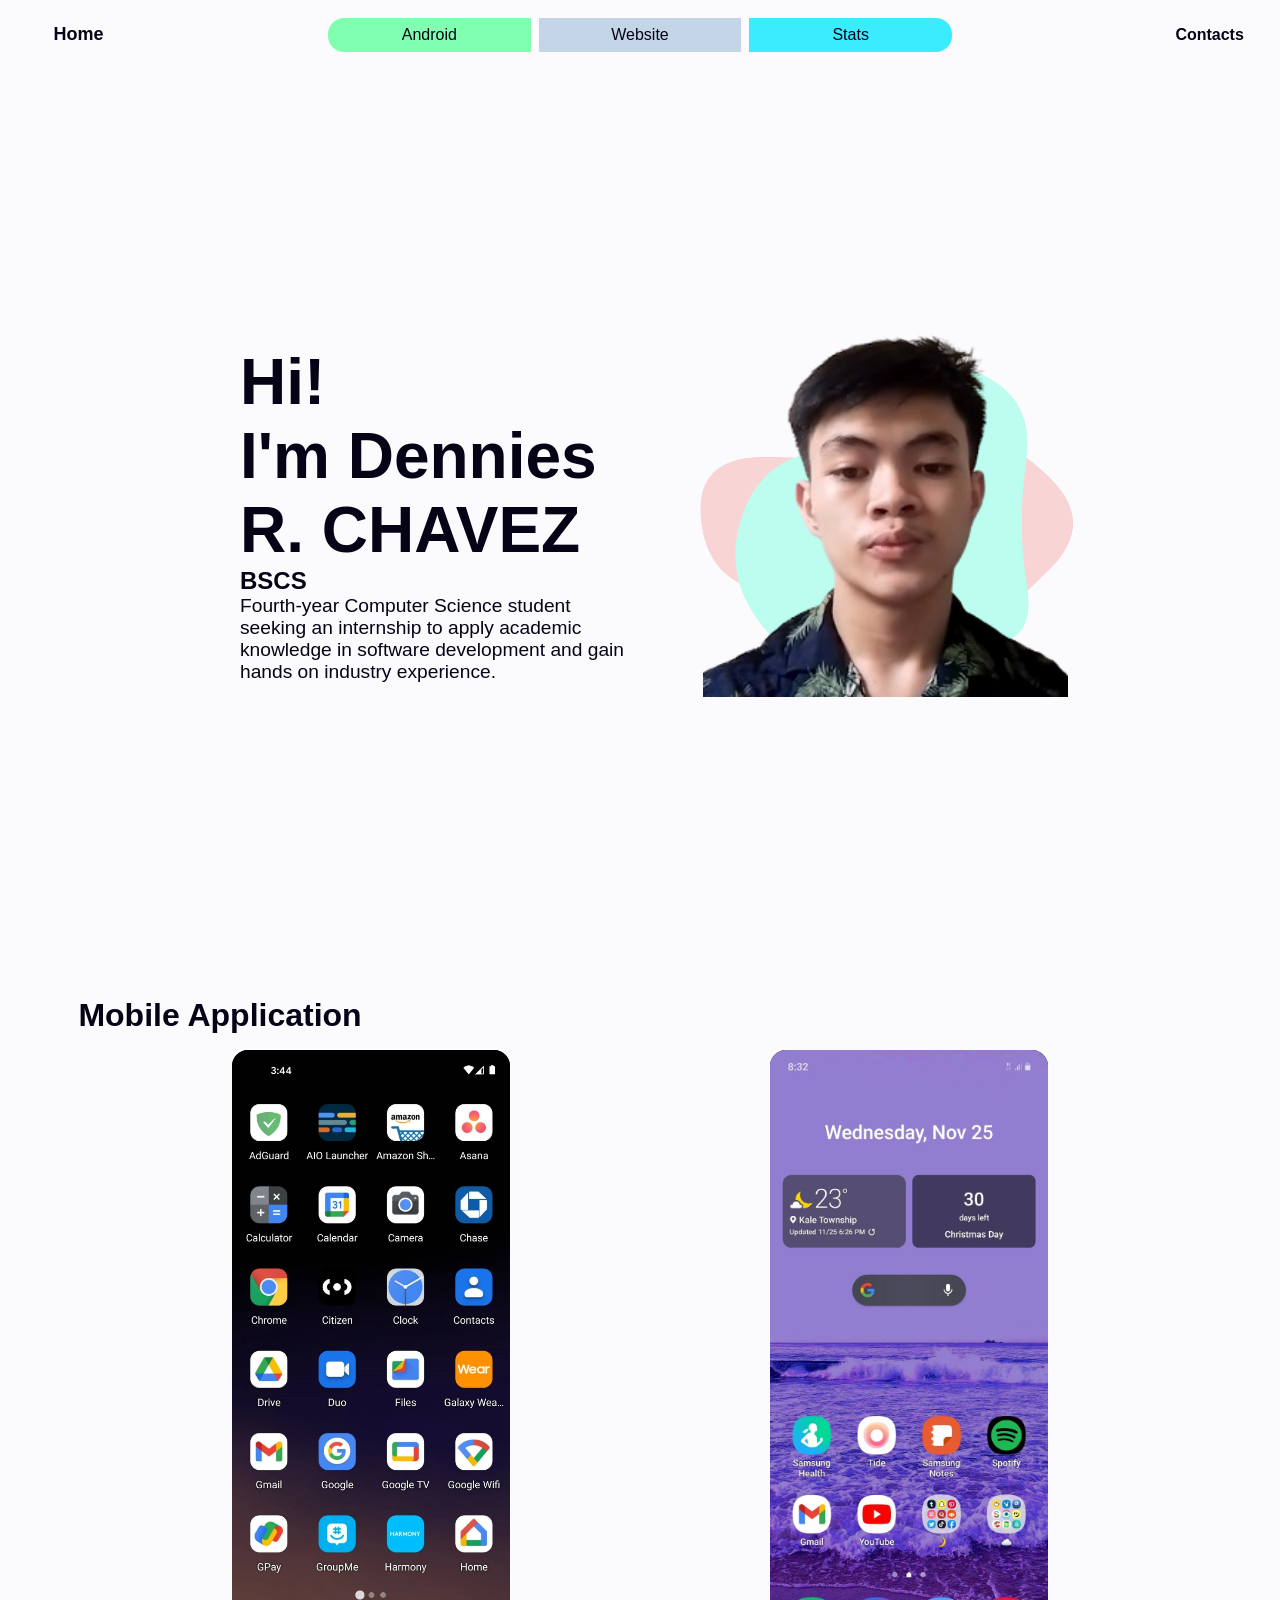
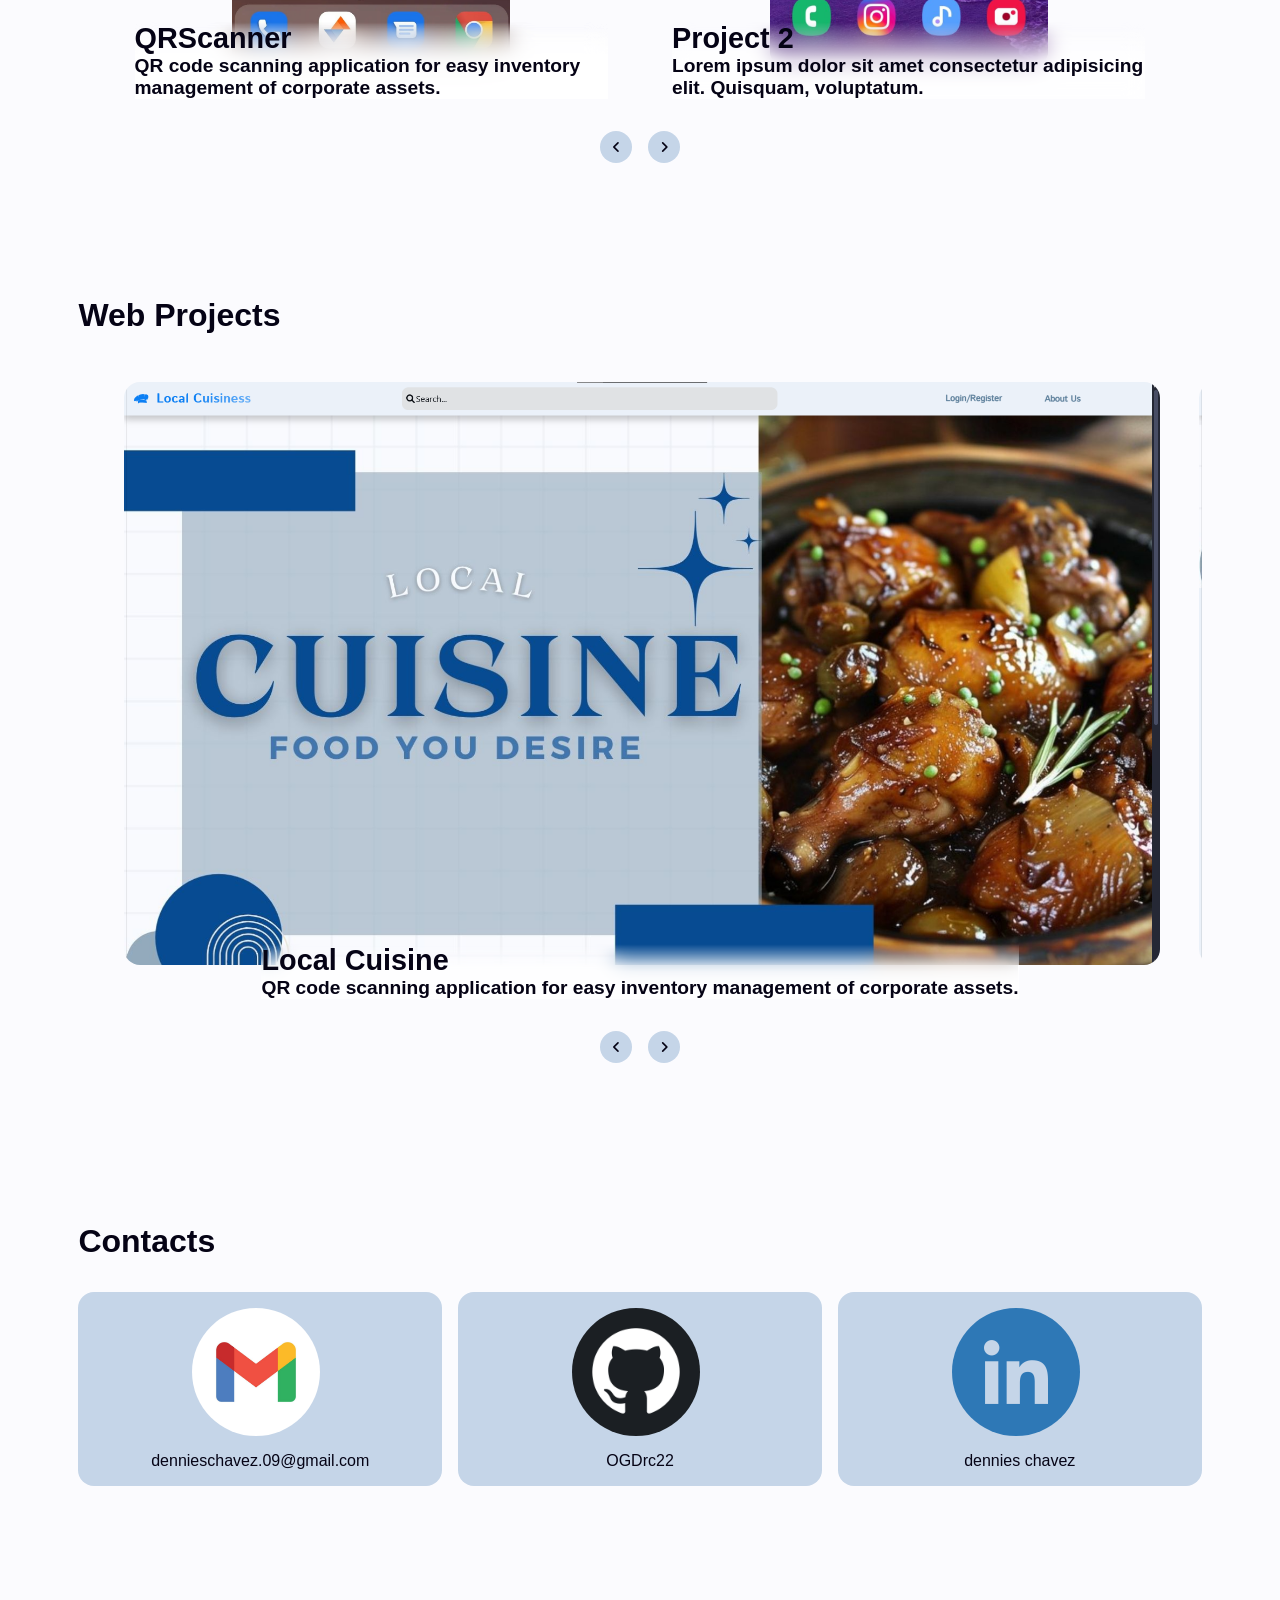
==== commit ac2c634e: "update" ====
--- a/index.html
+++ b/index.html
@@ -11,7 +11,7 @@
     <link rel="stylesheet" href="https://cdnjs.cloudflare.com/ajax/libs/font-awesome/6.0.0-beta3/css/all.min.css">
 </head>
 
-<body>
+<body class="container-body">
     <div class="container top-nav">
         <div class="top-nav-left">
             <a href="#home">Home</a>
@@ -24,6 +24,7 @@
         <div class="top-nav-right">
             <a href="#links">Contacts</a>
         </div>
+        <div class="top-nav-bg"></div>
     </div>
 
     <div class="container-main">
@@ -35,9 +36,7 @@
                 <div class="details">
                     <h1 class="name fadeUp">Hi! <br> I'm Dennies R. CHAVEZ</h1>
                     <h3 class="course fadeUp">BSCS</h3>
-                    <h3 class="bio fadeUp">Sample profile bio Lorem ipsum dolor sit amet, consectetur adipisicing elit. Veniam
-                        totam, nostrum unde officiis ea soluta iusto quas laborum quam consectetur veritatis deleniti
-                        qui nam molestiae ratione cupiditate repellat vitae eius.</h3>
+                    <h3 class="bio fadeUp">Fourth-year Computer Science student seeking an internship to apply academic knowledge in software development and gain hands on industry experience.</h3>
                 </div>
 
             </div>
@@ -57,27 +56,47 @@
 
         </div>
 
-        <div class="mobile-projects hScrollModule" id="android">
-
-            <h1 class="mobile-projects-title">Mobile Application</h1>
+
+        <div class="sample-projects hScrollModule" id="android">
+            <h1 class="sample-projects-title">Mobile Application</h1>
             <div class="hScroll-container projects-container">
 
-                <div class="project-card card">
-                    <img src="projects/mobile/1/a.png" alt="Project 1">
-                </div>
-
-                <div class="project-card card">
-                    <img src="project2.png" alt="Project 2">
-                </div>
-
-                <div class="project-card card">
-                    <img src="project3.png" alt="Project 3">
-                </div>
-
-            </div>
+                <div class="project-group card" data-path="projects/mobile/1">
+                    <div class="project-cards-mobile">
+                        <div class="flyer">
+                            <img src="projects/mobile/1/a.png" alt="QRScanner" srcset="">
+                        </div>
+                    </div>
+
+                    <div class="project-info">
+                        <div class="project-info-bg"></div>
+                        <h2 class="project-title">QRScanner</h2>
+                        <p>QR code scanning application for easy inventory management of corporate assets.</p>
+                        <div class="project-info-bg"></div>
+                    </div>
+                </div>
+
+
+                <div class="project-group card" data-path="projects/mobile/2">
+                   <div class="project-cards-mobile">
+                        <div class="flyer">
+                            <img src="projects/mobile/2/a.png" alt="" srcset="">
+                        </div>
+                    </div>
+
+                    <div class="project-info">
+                        <h2 class="project-title">Project 2</h2>
+                        <p>Lorem ipsum dolor sit amet consectetur adipisicing elit. Quisquam, voluptatum.
+                        </p>
+                        <div class="project-info-bg"></div>
+                    </div>
+                </div>
+            </div>
+
 
             <div class="container-button">
-                <button class="scroll-button left-button" id="left-button"><i class="fa-solid fa-angle-left"></i></button>
+                <button class="scroll-button left-button" id="left-button"><i
+                        class="fa-solid fa-angle-left"></i></button>
                 <button class="scroll-button right-button"><i class="fa-solid fa-angle-right"></i></button>
             </div>
 
@@ -88,64 +107,91 @@
             <h1 class="web-projects-title">Web Projects</h1>
             <div class="hScroll-container projects-container">
 
-                <div class="project-card card">
-                    <img src="projects/web/1/a.png" alt="Project 1">
-                </div>
-
-                <div class="project-card card">
-                    <img src="projects/web/1/b.png" alt="Project 2">
-                </div>
-
-                <div class="project-card card">
-                    <img src="projects/web/1/c.png" alt="Project 3">
-                </div>
-
-                <div class="project-card card">
-                    <img src="projects/web/1/d.png" alt="Project 4">
-                </div>
-
-                <div class="project-card card">
-                    <img src="projects/web/1/e.png" alt="Project 5">
-                </div>
-
-                <div class="project-card card">
-                    <img src="projects/web/1/f.png" alt="Project 6">
-                </div>
-
-                <div class="project-card card">
-                    <img src="projects/web/1/g.png" alt="Project 7">
-                </div>
-
-                <div class="project-card card">
-                    <img src="projects/web/1/h.png" alt="Project 8">
-                </div>
-
-                <div class="project-card card">
-                    <img src="projects/web/1/i.png" alt="Project 9">
-                </div>
+                 <div class="project-group card" data-path="projects/web/1">
+                    <div class="project-cards-web card">
+                        <div class="aspect-ratio-box">
+                            <img src="projects/web/1/a.png" alt="" srcset="">
+                        </div>
+                    </div>
+
+                    <div class="project-info">
+                        <h2 class="project-title">Local Cuisine</h2>
+                        <p>QR code scanning application for easy inventory management of corporate assets.</p>
+                        <div class="project-info-bg"></div>
+                    </div>
+                </div>
+
+                <div class="project-group card" data-path="projects/web/1">
+                    <div class="project-cards-web card">
+                        <div class="aspect-ratio-box">
+                            <img src="projects/web/1/b.png" alt="" srcset="">
+                        </div>
+                    </div>
+
+                    <div class="project-info">
+                        <h2 class="project-title">Web App 2</h2>
+                        <p>QR code scanning application for easy inventory management of corporate assets.</p>
+                        <div class="project-info-bg"></div>
+                    </div>
+                </div>
+
 
             </div>
 
             <div class="container-button">
-                <button class="scroll-button left-button" id="left-button"><i class="fa-solid fa-angle-left"></i></button>
+                <button class="scroll-button left-button" id="left-button"><i
+                        class="fa-solid fa-angle-left"></i></button>
                 <button class="scroll-button right-button"><i class="fa-solid fa-angle-right"></i></button>
             </div>
 
         </div>
-
-        <div class="stats hScrollModule" id="stats">
+        <!-- Mobile Modal -->
+        <div id="myModal" class="modal">
+                <!-- <img class="modal-content" src="projects/mobile/1/a.png" alt="1" srcset=""> -->
+
+            <div class="hScrollModule" id="android">
+
+                <h1 class="modal-project-title">QRScanner</h1>
+                
+                <span class="close">&times;</span>
+                <div class="hScroll-container projects-container-modal reveal" id="projects-container-showcase">
+
+
+
+                    <!-- <div class="project-card card">
+                        <div class="phone">
+                            <div class="aspect-ratio-box">
+                                <img src="projects/mobile/1/a.png" alt="Project 1">
+                            </div>
+                        </div>
+                    </div> -->
+
+                </div>
+
+                <div class="container-button">
+                    <button class="scroll-button left-button" id="left-button"><i class="fa-solid fa-angle-left"></i></button>
+                    <button class="scroll-button right-button"><i class="fa-solid fa-angle-right"></i></button>
+                </div>
+
+            </div>
+
+        </div>
+
+
+
+        <div class="stats hScrollModule d-none" id="stats">
 
             <h1 class="stats-title">Proficiency</h1>
             <div class="hScroll-container stats-container">
 
-                
+
                 <div class="stat-card card">
 
                     <div class="card-title">Skills</div>
 
                     <div class="chart-container">
-                        
-                        
+
+
 
                     </div>
 
@@ -244,7 +290,7 @@
                     <div class="card-title">Framework Experience</div>
 
                     <div class="chart-container">
-                        
+
                         <div class="pie-chart" style="--laravel: 100%;"></div>
 
                         <div class="list">
@@ -264,7 +310,8 @@
             </div>
 
             <div class="container-button">
-                <button class="scroll-button left-button" id="left-button"><i class="fa-solid fa-angle-left"></i></button>
+                <button class="scroll-button left-button" id="left-button"><i
+                        class="fa-solid fa-angle-left"></i></button>
                 <button class="scroll-button right-button"><i class="fa-solid fa-angle-right"></i></button>
             </div>
 
--- a/home.css
+++ b/home.css
@@ -15,6 +15,8 @@
 
     --stat-card-bg-1: #EEEEEE;
     --stat-card-bg-2: #C5D5E8;
+
+    --mockup-bg: hsl(0, 0%, 10%);
 }
 
 html {
@@ -27,12 +29,18 @@
     color: #050315;
 }
 
+.container-body.no-scroll {
+    overflow: hidden;
+    height: 100vh;
+}
+
 .container {
     margin: 0 auto;
     padding: 18px;
 }
 
 .top-nav {
+    position: relative;
     display: flex;
     justify-content: space-between;
     align-items: center;
@@ -44,6 +52,18 @@
     z-index: 1;
 }
 
+.top-nav-bg {
+    position: absolute;
+    top: 0;
+    left: 0;
+    width: 100%;
+    height: 100%;
+    background-color: var(--background-color);
+    z-index: -1;
+    mask: linear-gradient(black, transparent );
+    backdrop-filter: blur(10px);
+}   
+
 .top-nav-left {
     display: flex;
     align-items: center;
@@ -168,15 +188,15 @@
 
 /* Initial hidden state */
 .fadeUp {
-  opacity: 0;
-  transform: translateY(30px);
-  transition: opacity 0.6s ease-out, transform 0.6s ease-out;
+    opacity: 0;
+    transform: translateY(30px);
+    transition: opacity 0.6s ease-out, transform 0.6s ease-out;
 }
 
 /* Final visible state */
 .fadeUp.show {
-  opacity: 1;
-  transform: translateY(0);
+    opacity: 1;
+    transform: translateY(0);
 }
 
 
@@ -254,26 +274,13 @@
     padding: 102px 5% 16px 5%;
 }
 
-/* .projects-sets {
-    display: flex;
-    flex-direction: row;
-    align-items: center;
+
+.container-button {
+    display: flex;
     justify-content: center;
-    gap: 32px;
-    width: 100%;
-}
-
-.hidden-set {
-    display: none;
-} */
-
-
-.container-button {
-    display: flex;
-    justify-content: center;
     align-items: center;
     gap: 16px;
-    margin-top: 16px;
+    margin: 16px;
 }
 
 .left-button,
@@ -287,6 +294,18 @@
     border: none;
 }
 
+.left-button:hover,
+.right-button:hover {
+    background-color: var(--primary-color);
+    cursor: pointer;
+    transition: ease-out 0.2s;
+}
+
+.left-button,
+.right-button i{
+    color: var(--text-color);
+}
+
 .stats-title,
 .mobile-projects-title,
 .web-projects-title {
@@ -294,38 +313,173 @@
 }
 
 .stats-container,
-.projects-container {
+.projects-container,
+.projects-container-modal {
     overflow-x: hidden;
     display: flex;
     flex-direction: row;
     gap: 64px;
     padding: 16px 5% 16px 5%;
     scroll-behavior: smooth;
+    position: relative;
     /* background-color: var(--primary-color); */
 }
 
+.d-none {
+    display: none;
+}
+
+.aspect-ratio-box {
+    width: 100%;
+    position: relative;
+}
+
+
 /* Base styles */
-.project-card {
+.project-cards-web {
+    border-radius: 24px;
+    /* overflow: hidden; */
+    flex: 0 0 auto;
+    /* Prevent shrinking in flex container */
+    /* background-color: violet; */
+    padding-left: 4px;
+    position: relative;
+    height: 100%;
+}
+
+/* .mobile-projects {
+    background-color: var(--secondary-light);
+} */
+.phone,
+.projects-content .phone,
+.mobile-projects .phone {
+    aspect-ratio: 9 / 20;
+    height: 70vh;
+    background-color: var(--mockup-bg);
+    padding-top: 12px;
+    padding-left: 6px;
+    padding-right: 6px;
+    border-radius: 24px;
+}
+
+.project-cards-web .buttons:nth-child(2) {
+    background-color: var(--mockup-bg);
+    /* background-color: #F0DB4F; */
+    position: absolute;
+    top: 20%;
+    left: 0%;
+    border-radius: 4px 0px 0px 4px;
+    width: 4px;
+    height: 72px;
+}
+
+.project-cards-web .buttons:nth-child(3) {
+    background-color: var(--mockup-bg);
+    /* background-color: #F0DB4F; */
+    position: absolute;
+    top: calc(20% + 72px + 16px);
+    left: 0%;
+    border-radius: 4px 0px 0px 4px;
+    width: 4px;
+    height: 48px;
+}
+
+
+/* MOBILE: 720x1600 (portrait) aspect ratio */
+.mobile-projects .project-card-web {
+    aspect-ratio: 9 / 20;
+    /* Roughly 720 / 1600 */
+    /* height: 70vh; */
+    /* Height-controlled; width will follow from aspect-ratio */
+}
+
+/* Mobile fallback: 9 / 20 => 45% */
+.mobile-projects .aspect-ratio-box {
+    padding-top: 222.222%;
+    /* 1600 / 720 * 100 */
+    /* padding-top: 177.78%; */
+    background-color: whitesmoke;
     border-radius: 16px;
-    overflow: hidden;
-    flex: 0 0 auto; /* Prevent shrinking in flex container */
-    background-color: violet;
-}
-
-/* MOBILE: 720x1600 (portrait) aspect ratio */
-.mobile-projects .project-card {
-    aspect-ratio: 9 / 20; /* Roughly 720 / 1600 */
-    height: 70vh; /* Height-controlled; width will follow from aspect-ratio */
-}
-
-/* WEB: 1920x1080 (landscape) aspect ratio */
-.web-projects .project-card {
-    aspect-ratio: 16 / 9;
-    height: 70vh;
-}
-
-/* Image fills the card */
-.project-card img {
+}
+
+
+.project-group {
+  /* background-color: lightgreen; */
+  /* height: 70vh; */
+  display: flex;
+  justify-content: center;
+  align-items: center;
+  padding: 0 32px 32px;
+  width: 100%;
+  position: relative;
+}
+
+
+.project-cards-mobile {
+    position: relative;
+    display: flex;
+    align-items: center;
+    justify-content: center;
+    /* background-color: rebeccapurple; */
+    aspect-ratio: 9 / 20;
+    height: 100%;
+    flex-direction: row;
+    gap: 16px;
+    transition: width 0.4s ease;
+}
+
+.flyer {
+    position: absolute;
+}
+
+.flyer-flex {
+    position: relative;
+    gap: 16px;
+    height: 320px;
+    aspect-ratio: 9 / 20;
+    /* Roughly 720 / 1600 */
+    background-color: var(--mockup-bg);
+    border-radius: 16px;
+}
+
+.flyer {
+    position: absolute;
+    opacity: 1;
+    transform: translateX(0);
+    /* Centered */
+    transition: transform 0.5s ease, opacity 0.5s ease;
+    z-index: 10;
+    height: 100%;
+    aspect-ratio: 9 / 20;
+    /* Roughly 720 / 1600 */
+    background-color: var(--mockup-bg);
+    border-radius: 16px;
+}
+
+/* Final layout: shift to right, visible */
+.flyer.drop-right {
+    opacity: 1;
+}
+
+/* .project-cards-mobile .flyer:nth-child(1) {
+    transform-origin: bottom center;
+    transform: rotate(-15deg);
+    z-index: 3;
+}
+
+.project-cards-mobile .flyer:nth-child(2) {
+    transform-origin: bottom center;
+    transform: rotate(15deg);
+    z-index: 2;
+}
+
+.project-cards-mobile .flyer:nth-child(3) {
+    transform-origin: bottom center;
+    transform: rotate(45deg);
+    z-index: 1;
+} */
+
+.flyer img {
     width: 100%;
     height: 100%;
     object-fit: cover;
@@ -333,22 +487,88 @@
     display: block;
 }
 
+.project-info {
+    position: absolute;
+    bottom: 0px;
+    color: var(--text-color);
+    font-weight: bold;
+    font-size: 1.2em;
+    z-index: 10;
+}
+
+.project-info .project-info-bg {
+    position: absolute;
+    top: 0;
+    left: 0;
+    width: 100%;
+    height: 100%;
+    background-color: rgba(255, 255, 255, 0.8);
+    mask: linear-gradient(transparent, black, black );
+    backdrop-filter: blur(10px);
+    z-index: -1;
+
+}
+
+
+
+/* WEB: 1920x1080 (landscape) aspect ratio */
+/* .web-projects {
+    background-color: var(--stat-card-bg-2);
+} */
+
+.web-expanded  {
+    aspect-ratio: 16 / 9;
+    height: 100%;
+}
+.web-projects .project-cards-web {
+    aspect-ratio: 16 / 9;
+}
+
+/* Web fallback: 16 / 9 => 56.25% */
+/* .web-projects .aspect-ratio-box {
+    padding-top: 56.25%;
+9 / 16 * 100 
+} */
+
+/* Image fills the card */
+.project-cards-web img {
+    width: 100%;
+    height: 100%;
+    object-fit: cover;
+    border-radius: 16px;
+    display: block;
+    background-color: #007396;
+}
+
+/* Actual image or content inside */
+.aspect-ratio-box img {
+    /* position: absolute; */
+    top: 0;
+    left: 0;
+    width: 100%;
+    height: 100%;
+    object-fit: cover;
+    border-radius: 16px;
+}
+
+
 .hScrollModule {
     overflow: hidden;
 }
 
-.projects-container {
+.projects-container,
+.projects-container-modal {
     opacity: 0;
     transform: translateX(200px);
     transition: transform 0.6s ease, opacity 0.6s ease;
-}
-
-.projects-container.reveal {
+    height: 100%;
+}
+
+.projects-container.reveal,
+.projects-container-modal.reveal {
     opacity: 1;
     transform: translateX(0);
 }
-
-
 
 .stat-card {
     background-color: var(--stat-card-bg-1);
@@ -608,14 +828,119 @@
         opacity: 0;
         transform: translateY(-300px) scale(0.2);
     }
+
     60% {
         opacity: 1;
         transform: scale(1.05);
     }
+
     80% {
         transform: scale(0.98);
     }
+
     100% {
         transform: translateY(0) scale(1);
     }
+}
+
+
+
+#myImg {
+  border-radius: 5px;
+  cursor: pointer;
+  transition: 0.3s;
+}
+
+#myImg:hover {opacity: 0.7;}
+
+/* The Modal (background) */
+.modal {
+  display: none; /* Hidden by default */
+  position: fixed; /* Stay in place */
+  z-index: 1; /* Sit on top */
+  padding-top: 16px; /* Location of the box */
+  left: 0;
+  top: 0;
+  width: 100%; /* Full width */
+  height: 100%;
+  overflow: auto; /* Enable scroll if needed */
+  background-color: rgba(0,0,0,0.9); /* Black w/ opacity */
+    background-color: rgba(0, 0, 0, 0.4);
+    backdrop-filter: blur(15px);
+}
+
+/* Modal Content (image) */
+.modal-content {
+  margin: auto;
+  display: block;
+  width: 80%;
+  max-width: 700px;
+}
+
+.modal .hScrollModule {
+    display: flex;
+    flex-direction: column;
+    padding: 0px 5% 0px 5%;
+    height: 100%;
+}
+
+.modal .mobile-projects .projects-container {
+    /* opacity: 0; */
+    height: auto;
+}
+
+
+/* Caption of Modal Image */
+#caption {
+  margin: auto;
+  display: block;
+  width: 80%;
+  max-width: 700px;
+  text-align: center;
+  color: #ccc;
+  padding: 10px 0;
+  height: 150px;
+}
+
+/* Add Animation */
+.modal-content, #caption {  
+  -webkit-animation-name: zoom;
+  -webkit-animation-duration: 0.6s;
+  animation-name: zoom;
+  animation-duration: 0.6s;
+}
+
+@-webkit-keyframes zoom {
+  from {-webkit-transform:scale(0)} 
+  to {-webkit-transform:scale(1)}
+}
+
+@keyframes zoom {
+  from {transform:scale(0)} 
+  to {transform:scale(1)}
+}
+
+/* The Close Button */
+.close {
+  position: absolute;
+  top: 15px;
+  right: 35px;
+  color: #f1f1f1;
+  font-size: 40px;
+  font-weight: bold;
+  transition: 0.3s;
+}
+
+.close:hover,
+.close:focus {
+  color: #bbb;
+  text-decoration: none;
+  cursor: pointer;
+}
+
+/* 100% Image Width on Smaller Screens */
+@media only screen and (max-width: 700px){
+  .modal-content {
+    width: 100%;
+  }
 }
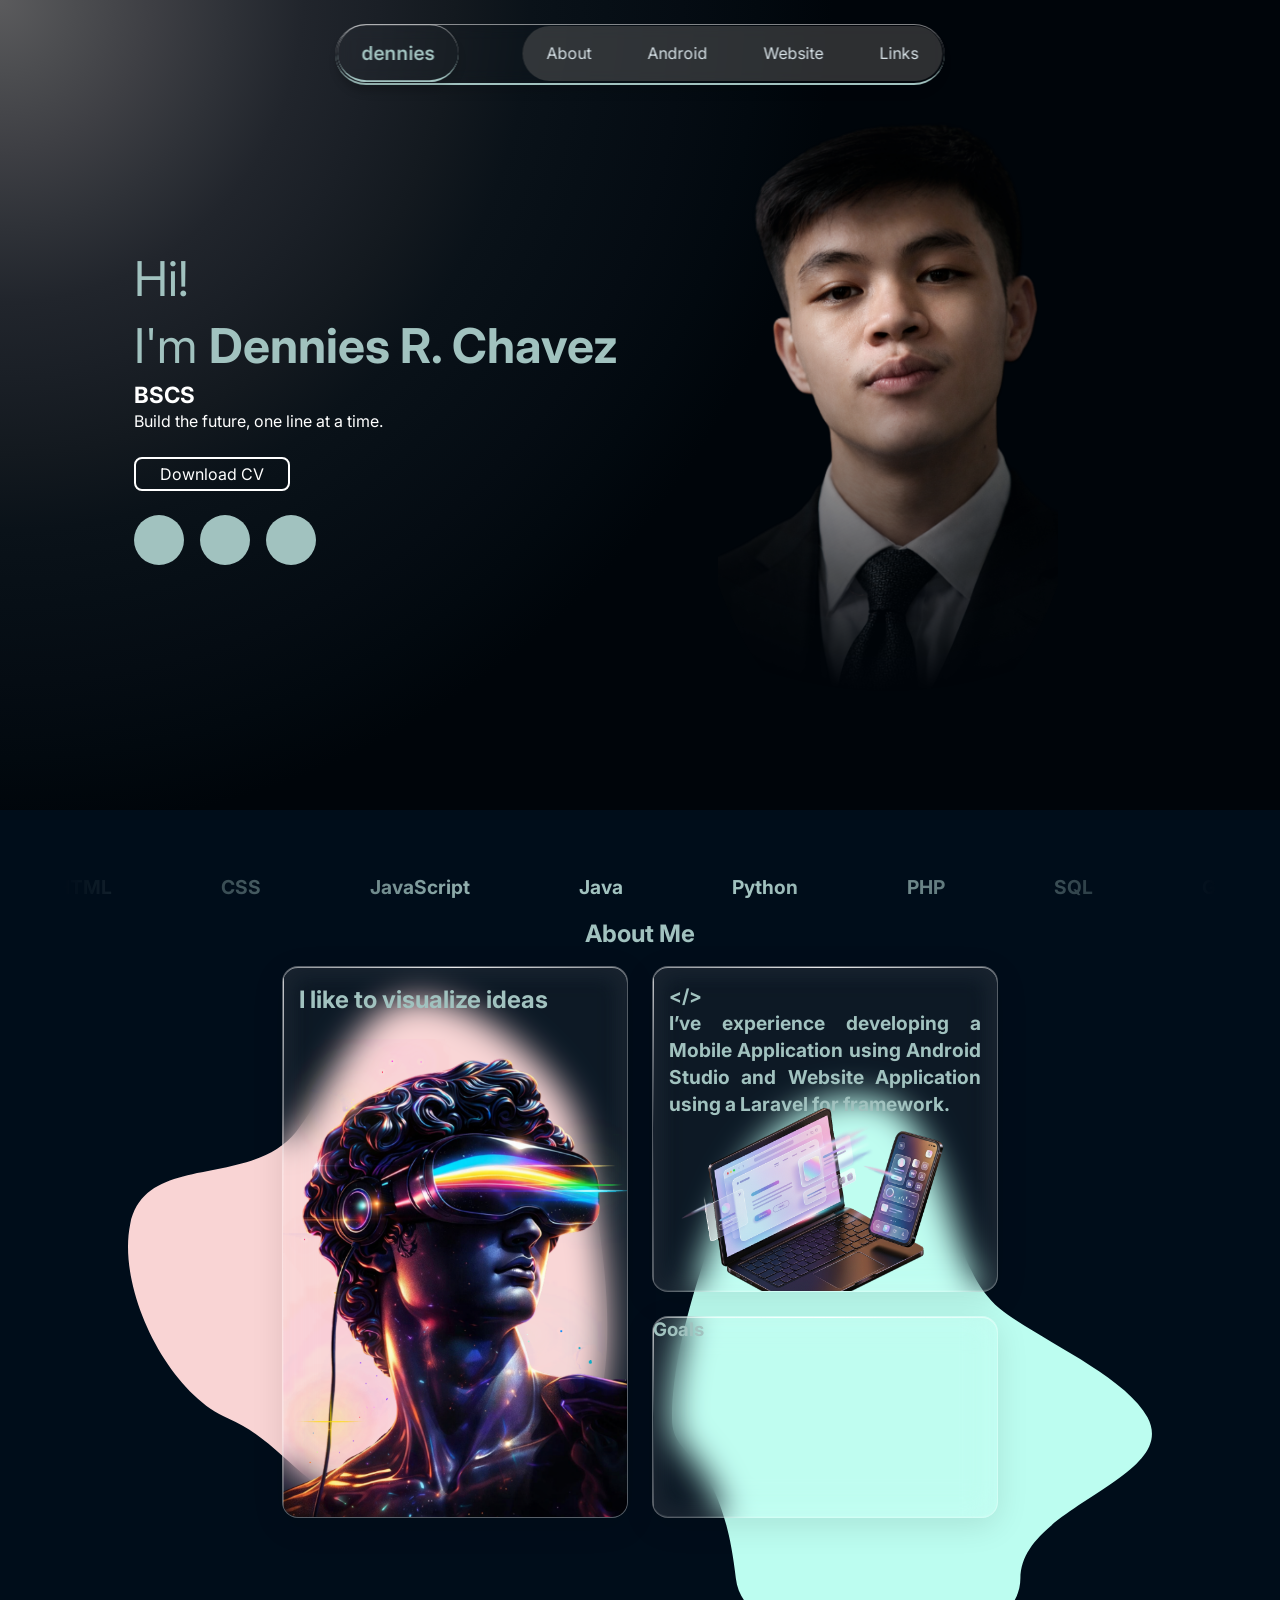
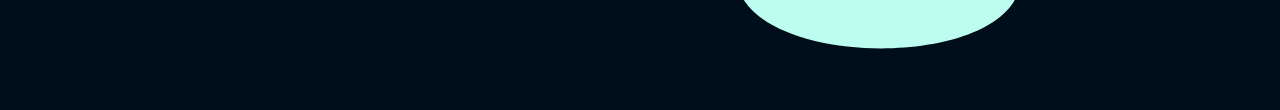
==== commit 021aaeb6: "nav" ====
--- a/index.html
+++ b/index.html
@@ -1,349 +1,123 @@
 <!DOCTYPE html>
 <html lang="en">
-
 <head>
     <meta charset="UTF-8">
     <meta name="viewport" content="width=device-width, initial-scale=1.0">
-    <title>Home</title>
+    <title>Document</title>
+    <link rel="stylesheet" href="style.css">
+    <link rel="stylesheet" href="/Samples/nav/nav.css">
 
-    <link rel="stylesheet" href="home.css">
+    <link rel="stylesheet" href="https://cdnjs.cloudflare.com/ajax/libs/font-awesome/7.0.1/css/all.min.css">
+</head>
+<body>
+    <input type="checkbox" name="" id="sidebar-active">
+    <label for="sidebar-active" id="overlay"></label>
+    <div class="top-nav-blur"></div>
+    <div class="top-nav">
+        <a class="name-top-nav nav-item" href="#home">dennies</a>
+        
+        <nav>
+            <label for="sidebar-active" class="open-sidebar-button"><i class="fa-solid fa-bars"></i></label>
+            <div class="links-container">
+                <label for="sidebar-active" class="close-sidebar-button"><i class="fa-solid fa-xmark"></i></label>
 
-    <link rel="stylesheet" href="https://cdnjs.cloudflare.com/ajax/libs/font-awesome/6.0.0-beta3/css/all.min.css">
-</head>
+                <a href="#about" class="nav-item">About</a>
+                <a href="#android" class="nav-item">Android</a>
+                <a href="#website" class="nav-item">Website</a>
+                <a href="#links" class="nav-item">Links</a>
+                <span class="blob"></span>
+            </div>
+        </nav>
 
-<body class="container-body">
-    <div class="container top-nav">
-        <div class="top-nav-left">
-            <a href="#home">Home</a>
+        <span class="bubble"></span>
+    </div>
+    
+
+    <div class="pg-1" id="home">
+        <div class="left-pg-1">
+            <p class="greeting">Hi!</p>
+            <div class="my-name">
+                <p>I'm <strong>Dennies R. Chavez</strong></p>
+            </div>
+            <p class="white-cl">BSCS</p>
+            <p class="white-cl">Build the future, one line at a time.</p>
+            <div class="actions-btns">    
+                <a class="download-cv" href="images/Dennies_Chavez_Resume.pdf" download>Download CV</a>
+                <div class="btn-links">
+                    <a class="btn-social" href="" title="OGDrc22"><i class="fa-brands fa-github"></i></a>
+                    <a class="btn-social" href=""><i class="fa-brands fa-linkedin"></i></a>
+                    <a class="btn-social" href=""><i class="fa-brands fa-google"></i></a>
+                </div>
+            </div>
         </div>
-        <div class="top-nav-center">
-            <a href="#android">Android</a>
-            <a href="#web">Website</a>
-            <a href="#stats">Stats</a>
+
+        <div class="right-pg-1">
+            <div class="img-frame">
+                <img src="images/closer_no_bg.png" alt="dp" srcset="">
+            </div>
         </div>
-        <div class="top-nav-right">
-            <a href="#links">Contacts</a>
-        </div>
-        <div class="top-nav-bg"></div>
+
+        <!-- <a class="scroll-btn" href="#about">
+            <i class="fa-solid fa-angles-down"></i>
+        </a> -->
     </div>
 
-    <div class="container-main">
-
-        <div class="container-home" id="home">
-
-            <div class="left">
-
-                <div class="details">
-                    <h1 class="name fadeUp">Hi! <br> I'm Dennies R. CHAVEZ</h1>
-                    <h3 class="course fadeUp">BSCS</h3>
-                    <h3 class="bio fadeUp">Fourth-year Computer Science student seeking an internship to apply academic knowledge in software development and gain hands on industry experience.</h3>
+    <div class="pg-2" id="about">
+        <div class="horizontal-scroll">
+            <div class="track">
+                <div class="carousel">
+                    <div class="scroll-item"><i class="fa-brands fa-html5"></i> HTML</div>
+                    <div class="scroll-item"><i class="fa-brands fa-css3-alt"></i> CSS</div>
+                    <div class="scroll-item"><i class="fa-brands fa-js"></i> JavaScript</div>
+                    <div class="scroll-item"><i class="fa-brands fa-java"></i> Java</div>
+                    <div class="scroll-item"><i class="fa-brands fa-python"></i> Python</div>
+                    <div class="scroll-item"><i class="fa-brands fa-php"></i> PHP</div>
+                    <div class="scroll-item"><i class="fa-solid fa-database"></i> SQL</div>
+                    <div class="scroll-item"><i class="fa-brands fa-git-alt"></i> Git</div>
                 </div>
 
+                <!-- duplicate -->
+                <div class="carousel" aria-hidden="true">
+                    <div class="scroll-item"><i class="fa-brands fa-html5"></i> HTML</div>
+                    <div class="scroll-item"><i class="fa-brands fa-css3-alt"></i> CSS</div>
+                    <div class="scroll-item"><i class="fa-brands fa-js"></i> JavaScript</div>
+                    <div class="scroll-item"><i class="fa-brands fa-java"></i> Java</div>
+                    <div class="scroll-item"><i class="fa-brands fa-python"></i> Python</div>
+                    <div class="scroll-item"><i class="fa-brands fa-php"></i> PHP</div>
+                    <div class="scroll-item"><i class="fa-solid fa-database"></i> SQL</div>
+                    <div class="scroll-item"><i class="fa-brands fa-git-alt"></i> Git</div>
+                </div>
             </div>
-
-            <div class="right">
-
-
-                <div class='parent1'>
-                    <div class="magicpattern1"></div>
-                </div>
-                <div class='parent2'>
-                    <div class="magicpattern2"></div>
-                </div>
-                <div class="parent3"><img class="dpImage" src="images/dp.png" alt="Profile Picture"></div>
-
-            </div>
-
         </div>
 
+        <div class="about-container">
+            <h2>About Me</h2>
+            <div class="about-content">
+                <div class=" card vision-card">
+                    <h3>I like to visualize ideas</h3>
+                    <img src="images/david_01.png" alt="" srcset="">
+                </div>
 
-        <div class="sample-projects hScrollModule" id="android">
-            <h1 class="sample-projects-title">Mobile Application</h1>
-            <div class="hScroll-container projects-container">
-
-                <div class="project-group card" data-path="projects/mobile/1">
-                    <div class="project-cards-mobile">
-                        <div class="flyer">
-                            <img src="projects/mobile/1/a.png" alt="QRScanner" srcset="">
-                        </div>
-                    </div>
-
-                    <div class="project-info">
-                        <div class="project-info-bg"></div>
-                        <h2 class="project-title">QRScanner</h2>
-                        <p>QR code scanning application for easy inventory management of corporate assets.</p>
-                        <div class="project-info-bg"></div>
+                <div class="card card-0">
+                    <h3>&lt;/&gt; <br>
+                        I’ve  experience developing a Mobile Application using Android Studio and Website Application using a Laravel for framework.
+                    </h3>
+                    <div class="image-frame">                    
+                        <img src="images/Untitled1_20260114131316.png" alt="" srcset="">
                     </div>
                 </div>
 
-
-                <div class="project-group card" data-path="projects/mobile/2">
-                   <div class="project-cards-mobile">
-                        <div class="flyer">
-                            <img src="projects/mobile/2/a.png" alt="" srcset="">
-                        </div>
-                    </div>
-
-                    <div class="project-info">
-                        <h2 class="project-title">Project 2</h2>
-                        <p>Lorem ipsum dolor sit amet consectetur adipisicing elit. Quisquam, voluptatum.
-                        </p>
-                        <div class="project-info-bg"></div>
-                    </div>
+                <div class="card card-1">
+                    <h3>Goals</h3>
+                    <img src="images/david_2.png" alt="" srcset="">
                 </div>
             </div>
+            <img src="../images/polygon_1.svg"  class="ply1">
+            <img src="../images/polygon_2.svg"  class="ply2">
+            <img class="blob-2" src="" alt="" srcset="">
+        </div>
+    </div>
 
-
-            <div class="container-button">
-                <button class="scroll-button left-button" id="left-button"><i
-                        class="fa-solid fa-angle-left"></i></button>
-                <button class="scroll-button right-button"><i class="fa-solid fa-angle-right"></i></button>
-            </div>
-
-        </div>
-
-        <div class="web-projects hScrollModule" id="web">
-
-            <h1 class="web-projects-title">Web Projects</h1>
-            <div class="hScroll-container projects-container">
-
-                 <div class="project-group card" data-path="projects/web/1">
-                    <div class="project-cards-web card">
-                        <div class="aspect-ratio-box">
-                            <img src="projects/web/1/a.png" alt="" srcset="">
-                        </div>
-                    </div>
-
-                    <div class="project-info">
-                        <h2 class="project-title">Local Cuisine</h2>
-                        <p>QR code scanning application for easy inventory management of corporate assets.</p>
-                        <div class="project-info-bg"></div>
-                    </div>
-                </div>
-
-                <div class="project-group card" data-path="projects/web/1">
-                    <div class="project-cards-web card">
-                        <div class="aspect-ratio-box">
-                            <img src="projects/web/1/b.png" alt="" srcset="">
-                        </div>
-                    </div>
-
-                    <div class="project-info">
-                        <h2 class="project-title">Web App 2</h2>
-                        <p>QR code scanning application for easy inventory management of corporate assets.</p>
-                        <div class="project-info-bg"></div>
-                    </div>
-                </div>
-
-
-            </div>
-
-            <div class="container-button">
-                <button class="scroll-button left-button" id="left-button"><i
-                        class="fa-solid fa-angle-left"></i></button>
-                <button class="scroll-button right-button"><i class="fa-solid fa-angle-right"></i></button>
-            </div>
-
-        </div>
-        <!-- Mobile Modal -->
-        <div id="myModal" class="modal">
-                <!-- <img class="modal-content" src="projects/mobile/1/a.png" alt="1" srcset=""> -->
-
-            <div class="hScrollModule" id="android">
-
-                <h1 class="modal-project-title">QRScanner</h1>
-                
-                <span class="close">&times;</span>
-                <div class="hScroll-container projects-container-modal reveal" id="projects-container-showcase">
-
-
-
-                    <!-- <div class="project-card card">
-                        <div class="phone">
-                            <div class="aspect-ratio-box">
-                                <img src="projects/mobile/1/a.png" alt="Project 1">
-                            </div>
-                        </div>
-                    </div> -->
-
-                </div>
-
-                <div class="container-button">
-                    <button class="scroll-button left-button" id="left-button"><i class="fa-solid fa-angle-left"></i></button>
-                    <button class="scroll-button right-button"><i class="fa-solid fa-angle-right"></i></button>
-                </div>
-
-            </div>
-
-        </div>
-
-
-
-        <div class="stats hScrollModule d-none" id="stats">
-
-            <h1 class="stats-title">Proficiency</h1>
-            <div class="hScroll-container stats-container">
-
-
-                <div class="stat-card card">
-
-                    <div class="card-title">Skills</div>
-
-                    <div class="chart-container">
-
-
-
-                    </div>
-
-                </div>
-
-                <div class="stat-card card">
-
-                    <div class="card-title">Laguages Experience</div>
-
-                    <div class="languages">
-
-                        <div class="language">
-                            <div class="language-info">
-                                <div class="ic-color"></div>
-                                <span class="stat-title">Java</span>
-                            </div>
-
-                            <div class="stat-bar">
-                                <div class="stat-progress bar" style="--target-width:60%"></div>
-                                <span>Advance</span>
-                            </div>
-
-                        </div>
-
-                        <div class="language">
-                            <div class="language-info">
-                                <div class="ic-color"></div>
-                                <span class="stat-title">HTML</span>
-                            </div>
-
-                            <div class="stat-bar">
-                                <div class="stat-progress bar" style="--target-width: 55%;"></div>
-                                <span>Intermediate</span>
-                            </div>
-
-                        </div>
-
-                        <div class="language">
-                            <div class="language-info">
-                                <div class="ic-color"></div>
-                                <span class="stat-title">CSS</span>
-                            </div>
-
-                            <div class="stat-bar">
-                                <div class="stat-progress bar" style="--target-width: 50%;"></div>
-                                <span>Intermediate</span>
-                            </div>
-
-                        </div>
-
-                        <div class="language">
-                            <div class="language-info">
-                                <div class="ic-color"></div>
-                                <span class="stat-title">JS</span>
-                            </div>
-
-                            <div class="stat-bar">
-                                <div class="stat-progress bar" style="--target-width: 30%;"></div>
-                                <span>Basic</span>
-                            </div>
-
-                        </div>
-
-                        <div class="language">
-                            <div class="language-info">
-                                <div class="ic-color"></div>
-                                <span class="stat-title">PHP</span>
-                            </div>
-
-                            <div class="stat-bar">
-                                <div class="stat-progress bar" style="--target-width: 20%;"></div>
-                                <span>Basic</span>
-                            </div>
-
-                        </div>
-
-                        <div class="language">
-                            <div class="language-info">
-                                <div class="ic-color"></div>
-                                <span class="stat-title">Python</span>
-                            </div>
-
-                            <div class="stat-bar">
-                                <div class="stat-progress bar" style="--target-width: 10%;"></div>
-                                <span>Beginner</span>
-                            </div>
-
-                        </div>
-
-                    </div>
-
-                </div>
-
-                <div class="stat-card card">
-
-                    <div class="card-title">Framework Experience</div>
-
-                    <div class="chart-container">
-
-                        <div class="pie-chart" style="--laravel: 100%;"></div>
-
-                        <div class="list">
-
-                            <div class="list-item">
-                                <div class="ic-color"></div>
-                                <span class="stat-title"></span>
-                                <span class="value"></span>
-                            </div>
-
-                        </div>
-
-                    </div>
-
-                </div>
-
-            </div>
-
-            <div class="container-button">
-                <button class="scroll-button left-button" id="left-button"><i
-                        class="fa-solid fa-angle-left"></i></button>
-                <button class="scroll-button right-button"><i class="fa-solid fa-angle-right"></i></button>
-            </div>
-
-        </div>
-
-        <div class="contacts-container" id="links">
-
-            <h1 class="web-projects-title">Contacts</h1>
-            <div class="contacts-container-grid">
-
-                <a class="card-link fadeScaledMovedId" href="dennieschavez.09@gmail.com">
-                    <div class="icon-container"><img src="images/gmail.png" alt="Project 1"></div>
-                    <span class="link-name">dennieschavez.09@gmail.com</span>
-                </a>
-
-                <a class="card-link fadeScaledMovedId" href="https://github.com/OGDrc22">
-                    <div class="icon-container"><img src="images/github.png" alt="Project 2"></div>
-                    <span class="link-name">OGDrc22</span>
-                </a>
-
-                <a class="card-link fadeScaledMovedId" href="https://www.linkedin.com/in/dennies-chavez-29280532a/">
-                    <div class="icon-container"><img src="images/linkedin.png" alt="Project 3"></div>
-                    <span class="link-name">dennies chavez</span>
-                </a>
-
-            </div>
-
-        </div>
-
-    </div>
+    <script src="/Samples/nav/nav.js"></script>
 </body>
-
-<script src="home.js"></script>
-
 </html>
--- a/style.css
+++ b/style.css
@@ -0,0 +1,421 @@
+@import url('fonts.googleapis.con');
+
+:root {
+    --white: #ffffff;
+    --primary-cl: #A1C2BF;
+    --bg-cl: #000D1A;
+    --ff: 'Inter', sans-serif;
+}
+
+* {
+    padding: 0;
+    margin: 0;
+}
+
+html {
+    scroll-behavior: smooth;
+}
+
+body {
+    line-height: 1.4;
+    color: var(--primary-cl);
+    font-family: var(--ff);
+    background-color: var(--bg-cl);
+}
+
+.pg-1 {
+    background-image: radial-gradient(circle at 0% 0%, #5b5b5d, #4c4d50, #3e3f44, #2f3238, #21252c, #1a1f26, #13191f, #0a1219, #070f16, #050c13, #02090f, #00050a 55%);
+    height: 90vh;
+    display: grid;
+    grid-template-columns: 1fr 1fr;
+    padding: 0px 10%;
+    /* position: relative; */
+    width: 100%;
+}
+
+.left-pg-1 {
+    display: block;
+    display: flex;
+    justify-content: center;
+    flex-direction: column;
+    margin: auto;
+}
+
+.left-pg-1 .greeting {
+    font-size: 3em;
+}
+
+.left-pg-1 .my-name {
+    display: flex;
+    gap: 16px;
+    font-size: 3em;
+}
+
+.my-name p:nth-child(2) {
+    font-family: 'Jersey 25', sans-serif;
+    font-weight: bolder;
+}
+
+
+.left-pg-1 .white-cl {
+    color: var(--white);
+}
+
+.left-pg-1 p:nth-child(3) {
+    font-weight: bold;
+    font-size: 1.4em;
+    /* color: red; */
+}
+
+.actions-btns {
+    display: flex;
+    flex-direction: column;
+    gap: 16px;
+    margin-top: 16px;
+    /* background-color: hsla(0, 0%, 100%, 0.534); */
+}
+
+.download-cv {
+    background-color: transparent;
+    border: 2px solid var(--white);
+    border-radius: 8px;
+    padding: 4px 24px;
+    width: max-content;
+    color: var(--white);
+    margin: 8px 0px;
+    cursor: pointer;
+    text-decoration: none;
+}
+
+.btn-links {
+    display: flex;
+    gap: 16px;
+    width: 100%;
+}
+
+.btn-links .btn-social {
+    background-color: var(--primary-cl);
+    border-radius: 50%;
+    width: 50px;
+    aspect-ratio: 1 / 1;
+    display: flex;
+    justify-content: center;
+    align-items: center;
+    text-decoration: none;
+}
+
+.btn-links .btn-social i {
+    color: var(--white);
+    font-size: 24px;
+}
+
+.scroll-btn {
+    position: absolute;
+    bottom: 24px;
+    left: 50%;
+    width: 50px;
+    aspect-ratio: 1 / 1;
+    background-color: var(--primary-cl);
+    border-radius: 50%;
+    display: flex;
+    justify-content: center;
+    align-items: center;
+    text-decoration: none;
+}
+
+.scroll-btn i {
+    color: var(--white);
+    font-size: 24px;
+}
+
+
+.right-pg-1 {
+    /* display: block; */
+    display: flex;
+    justify-content: center;
+    padding: 64px;
+    /* background-color: red; */
+}
+
+.right-pg-1 .img-frame {
+    width: clamp(200px, 50vw, 400px);
+    aspect-ratio: 1 / 1;
+    /* background-color: blue; */
+    overflow: hidden;
+    border-radius: 50%;
+    display: flex;
+    justify-content: center;
+    -webkit-mask-image: radial-gradient(circle, #00050A 50%, transparent 100%);
+    mask-image: radial-gradient(circle at 50% 35%, #00050A 10%, transparent 80%);
+}
+
+.img-frame img {
+    width: 85%;
+    height: 100%;
+    object-fit: cover;
+    object-position: 50% 25%;
+}
+
+@media screen and (max-width: 768px) {
+    .pg-1 {
+        grid-template-columns: 1fr;
+        padding: 0px 4%;
+    }
+    .left-pg-1 {
+        order: 2;
+        text-align: center;
+    }
+    .actions-btns {
+        flex-direction: row;
+        align-items: center;
+        justify-content: center;
+    }
+    .actions-btns .btn-links {
+        width: max-content;
+    }
+    .right-pg-1 {
+        padding: 16px;
+    }
+}
+
+
+
+.pg-2 {
+    padding: 32px 0 32px 0;
+    height: 100vh;
+    background-color: var(--bg-cl);
+}
+.horizontal-scroll {
+    overflow: hidden;
+    width: 100%;
+    padding: 32px 0 0 0;
+    mask-image: radial-gradient(circle at 50% 50%, #00050A 20%, transparent 90%);
+
+    &:hover .track {
+        animation-play-state: paused;
+    }
+}
+
+.track {
+    display: flex;
+    width: max-content;
+    animation: auto-scroll 20s linear infinite;
+}
+
+@keyframes auto-scroll {
+    from {
+        transform: translateX(0);
+    }
+    to {
+        transform: translateX(-50%);
+    }
+}
+
+.carousel {
+    display: flex;
+    width: 100vw;
+    justify-content: space-around;
+    /* &:nth-child(1){
+        background-color: yellow;
+    } */
+}
+
+.scroll-item {
+    display: flex;
+    justify-content: center;
+    align-items: center;
+    font-weight: bold;
+    font-size: 1.2em;
+    white-space: nowrap;
+    gap: 4px;
+}
+
+
+
+
+.about-container {
+    padding: 16px 22%;
+    position: relative;
+}
+
+.about-container h2 {
+    font-size: 1.5em;
+    margin: auto;
+    margin-bottom: 16px;
+    text-align: center;
+}
+
+.about-content {
+    display: grid;
+    grid-template-columns: repeat(auto-fit, minmax(25%, 1fr));
+    gap: 24px;
+    /* background-color: red; */
+}
+
+@media screen and (max-width: 768px) {
+    .about-container {
+        padding: 16px 4%;
+    }
+    .about-content {
+        grid-template-columns: 1fr;
+    }
+}
+
+@media screen and (min-width: 768px) and (max-width: 1024px) {
+    .about-container {
+        padding: 16px 10%;
+    }
+    .about-content {
+        grid-template-columns: repeat(2, 1fr);
+    }
+}
+
+
+.card {
+    border-radius: 16px;
+    /* background-color: green; */
+    display: flex;
+    gap: 16px;
+    /* padding: 16px; */
+    background: rgba(255, 255, 255, 0.05);
+    backdrop-filter: blur(16px);
+    -webkit-backdrop-filter: blur(16px);
+    border-radius: 16px;
+    border: 1px solid rgba(255, 255, 255, 0.3);
+    box-shadow: 
+        0 8px 32px rgba(0, 0, 0, 0.1),
+        inset 0 1px 0 rgba(255, 255, 255, 0.5),
+        inset 0 -1px 0 rgba(255, 255, 255, 0.1),
+        inset 0 0 20px 10px rgba(255, 255, 255, 0.05);
+    position: relative;
+    overflow: hidden;
+    z-index: 1;
+}
+
+.card::before {
+  content: '';
+  position: absolute;
+  top: 0;
+  left: 0;
+  right: 0;
+  height: 1px;
+  background: linear-gradient(
+    90deg,
+    transparent,
+    rgba(255, 255, 255, 0.8),
+    transparent
+  );
+}
+
+.card::after {
+  content: '';
+  position: absolute;
+  top: 0;
+  left: 0;
+  width: 1px;
+  height: 100%;
+  background: linear-gradient(
+    180deg,
+    rgba(255, 255, 255, 0.8),
+    transparent,
+    rgba(255, 255, 255, 0.3)
+  );
+}
+
+
+
+
+
+
+.vision-card {
+    grid-row: span 2 / span 2;
+    border-radius: 16px;
+    display: flex;
+    flex-direction: column;
+    overflow: hidden;
+}
+.vision-card img {
+    padding: 0;
+    width: 100%;
+    object-fit: cover;
+    object-position: bottom;
+    transform: translateY(6px);
+}
+
+.card-0 {
+    grid-column-start: 2;
+    grid-row-start: 1;
+    display: flex;
+    flex-direction: column;
+    gap: 0;
+    overflow: hidden;
+}
+
+.card-0 .image-frame {
+    width: 100%;
+    height: 100%;
+    /* overflow: hidden; */
+    position: relative;
+    transform: translateY(-32px);
+}
+
+.card-0 .image-frame img {
+    position: absolute;
+    width: 100%;
+    object-fit: cover;
+    object-position: top;
+}
+
+.card-0 h3 {
+    font-size: 1.2em;
+    font-weight: bold;
+    margin: 16px;
+    margin-bottom: 0;
+    text-align: justify;
+}
+
+.card-1 {
+    grid-column-start: 2;
+    grid-row-start: 2;
+    /* background-color: green; */
+}
+
+
+@media (max-width: 768px) {
+    .vision-card,
+    .card-0,
+    .card-1 {
+        grid-column: auto;
+        grid-row: auto;
+    }
+
+    .card-0 {
+        height: min-content;
+    }
+
+    .card-0 .image-frame {
+        height: 200px;
+    }
+}
+
+
+.ply1 {
+    position: absolute;
+    top: 15%;
+    left: 10%;
+    width: 480px;
+}
+
+.ply2 {
+    position: absolute;
+    top: 30%;
+    right: 10%;
+    width: 480px;
+}
+
+.vision-card h3 {
+    font-size: 1.5em;
+    font-weight: bold;
+    margin: 16px;
+    margin-bottom: 0;
+}
--- a/Samples/nav/nav.css
+++ b/Samples/nav/nav.css
@@ -0,0 +1,234 @@
+@import url('https://fonts.googleapis.com/css2?family=Inter:wght@400;600&display=swap');
+
+:root {
+    --primary-color: #4a90e2;
+    --secondary-color: #50e3c2;
+    --text-color: #050315;
+    --white: #ffffff;
+    --primary-cl: #A1C2BF;
+    --bg-cl: #000D1A;
+    --bg-cl-2: #d6e1e6;
+    --accent-cl: #FFC857;
+    --ff: 'Inter', sans-serif;
+}
+
+/* 1. Global Reset */
+* {
+    margin: 0;
+    padding: 0;
+    box-sizing: border-box; /* Better sizing calculation */
+}
+
+html {
+    scroll-behavior: smooth;
+}
+
+body {
+    font-family: var(--ff);
+    background-color: var(--bg-cl);
+    overflow-x: hidden; /* Prevents side scrolling but allows vertical */
+}
+
+/* 2. Background Image */
+.bg {
+    position: absolute;
+    top: -250px;
+    left: 0;
+    width: 100%;
+    height: 100%;
+    background: url(images/david_01.png) no-repeat center/cover;
+    z-index: -1;
+}
+
+/* 3. Navigation Bar (Pill Shape) */
+.top-nav {
+    position: fixed;
+    top: 24px;
+    left: 50%;
+    padding: 0 2px;
+    transform: translateX(-50%);
+    display: flex;
+    align-items: center;
+    gap: 64px;
+    width: max-content;
+    background: hsla(0, 0%, 100%, 0.01);
+    backdrop-filter: blur(8px);
+    -webkit-backdrop-filter: blur(8px);
+    border-bottom: 2px solid var(--primary-cl);
+    border-radius: 9999px;
+    box-shadow: 0 8px 8px rgba(0, 0, 0, 0.1),
+                inset 0 1px 0 rgba(255, 255, 255, 0.5);
+    z-index: 100;
+}
+
+.name-top-nav {
+    font-size: 1.2em;
+    font-weight: 600;
+    color: var(--primary-cl);
+    text-decoration: none;
+    padding: 16px 24px;
+}
+
+.top-nav nav, 
+.links-container {
+    display: flex;
+    align-items: center;
+}
+
+.links-container {
+    gap: 8px;
+    position: relative;
+}
+
+.links-container a {
+    position: relative;
+    color: var(--bg-cl-2);
+    text-decoration: none;
+    padding: 16px 24px;
+    transition: 0.3s;
+    z-index: 9;
+    /* background-color: #d6e1e6; */
+}
+ .bubble {
+    position: absolute;
+    /* background: var(--primary-color); */
+    width: 100px;
+    height: 100%;
+    border-radius: 9999px;
+    z-index: 8;
+    top: 0;
+    left: 0;
+    background: hsla(0, 0%, 100%, 0.01);
+    /* backdrop-filter: blur(8px);
+    -webkit-backdrop-filter: blur(8px); */
+    border-bottom: 2px solid var(--primary-cl);
+    border-radius: 9999px;
+    box-shadow: 0 8px 8px rgba(0, 0, 0, 0.1),
+                inset 0 1px 0 rgba(255, 255, 255, 0.5);transition: transform 0.4s ease, width 0.3s ease, height 0.3s ease;
+}
+.links-container .blob {
+    position: absolute;
+    top: 0;
+    left: 0;
+    background: hsla(0, 0%, 35%, 0.5);
+    width: 100%;
+    height: 100%;
+    border-radius: 9999px;
+    z-index: 7;
+    transition: all 0.3s ease-out;
+}
+
+/* 4. Sidebar Logic */
+#sidebar-active {
+    display: none;
+}
+
+#overlay {
+    position: fixed;
+    inset: 0;
+    background: rgba(0, 0, 0, 0.5);
+    opacity: 0;
+    pointer-events: none;
+    transition: 0.3s;
+    z-index: 90;
+}
+
+.open-sidebar-button, .close-sidebar-button {
+    display: none;
+    cursor: pointer;
+    color: var(--primary-cl);
+    font-size: 1.5rem;
+}
+
+/* 5. Mobile Styles */
+@media (max-width: 768px) {
+    .top-nav {
+        width: 100%;
+        height: 60px;
+        top: 0;
+        border-radius: 0;
+        padding: 16px 24px;
+        justify-content: space-between;
+        position: fixed;
+    }
+
+    .open-sidebar-button { display: block; }
+
+    .links-container {
+        position: fixed;
+        top: 0;
+        right: -100%;
+        width: 250px;
+        height: 100vh;
+        flex-direction: column;
+        align-items: flex-start;
+        /* 1. Increase opacity slightly for better glass effect */
+        background: rgba(255, 255, 255, 0.25);
+        padding: 80px 20px;
+        box-shadow: -8px 0 8px rgba(0, 0, 0, 0.1),
+                inset 1px 0 0 rgba(255, 255, 255, 0.5);
+        padding-top: 60px;
+        transition: 0.35s ease-out;
+    }
+
+
+    .close-sidebar-button {
+        display: block;
+        position: absolute;
+        top: 16px;
+        left: 32px;
+    }
+
+    .links-container a {
+        width: 100%;
+        color: var(--primary-cl);
+        padding: 15px;
+        /* background-color: #50e3c2; */
+    }
+
+
+    .top-nav .bubble {
+        right: -100%;
+        transition: 0.35s ease-out;
+    }
+
+    .blob {
+        display: none;
+    }
+    /* Active States */
+    #sidebar-active:checked ~ .top-nav-blur {
+        background: hsla(0, 0%, 100%, 0.01);
+        backdrop-filter: blur(8px);
+        -webkit-backdrop-filter: blur(8px);
+        position: fixed;
+        top: 0;
+        z-index: 9;
+    }
+    #sidebar-active:checked ~ .top-nav  {
+        backdrop-filter: none;
+        -webkit-backdrop-filter: none;
+    }
+
+    #sidebar-active:checked ~ .top-nav .bubble {
+        /* width: 100%; */
+        padding: 0 16px;
+        right: 0;
+        top: 0;
+    }
+    
+    #sidebar-active:checked ~ .top-nav .links-container {
+        right: 0;
+        backdrop-filter: blur(8px);
+        -webkit-backdrop-filter: blur(8px);
+    }
+
+    #sidebar-active:checked ~ .top-nav .open-sidebar-button {
+        display: none;
+    }
+
+
+    #sidebar-active:checked ~ #overlay {
+        opacity: 1;
+        pointer-events: auto;
+    }
+}
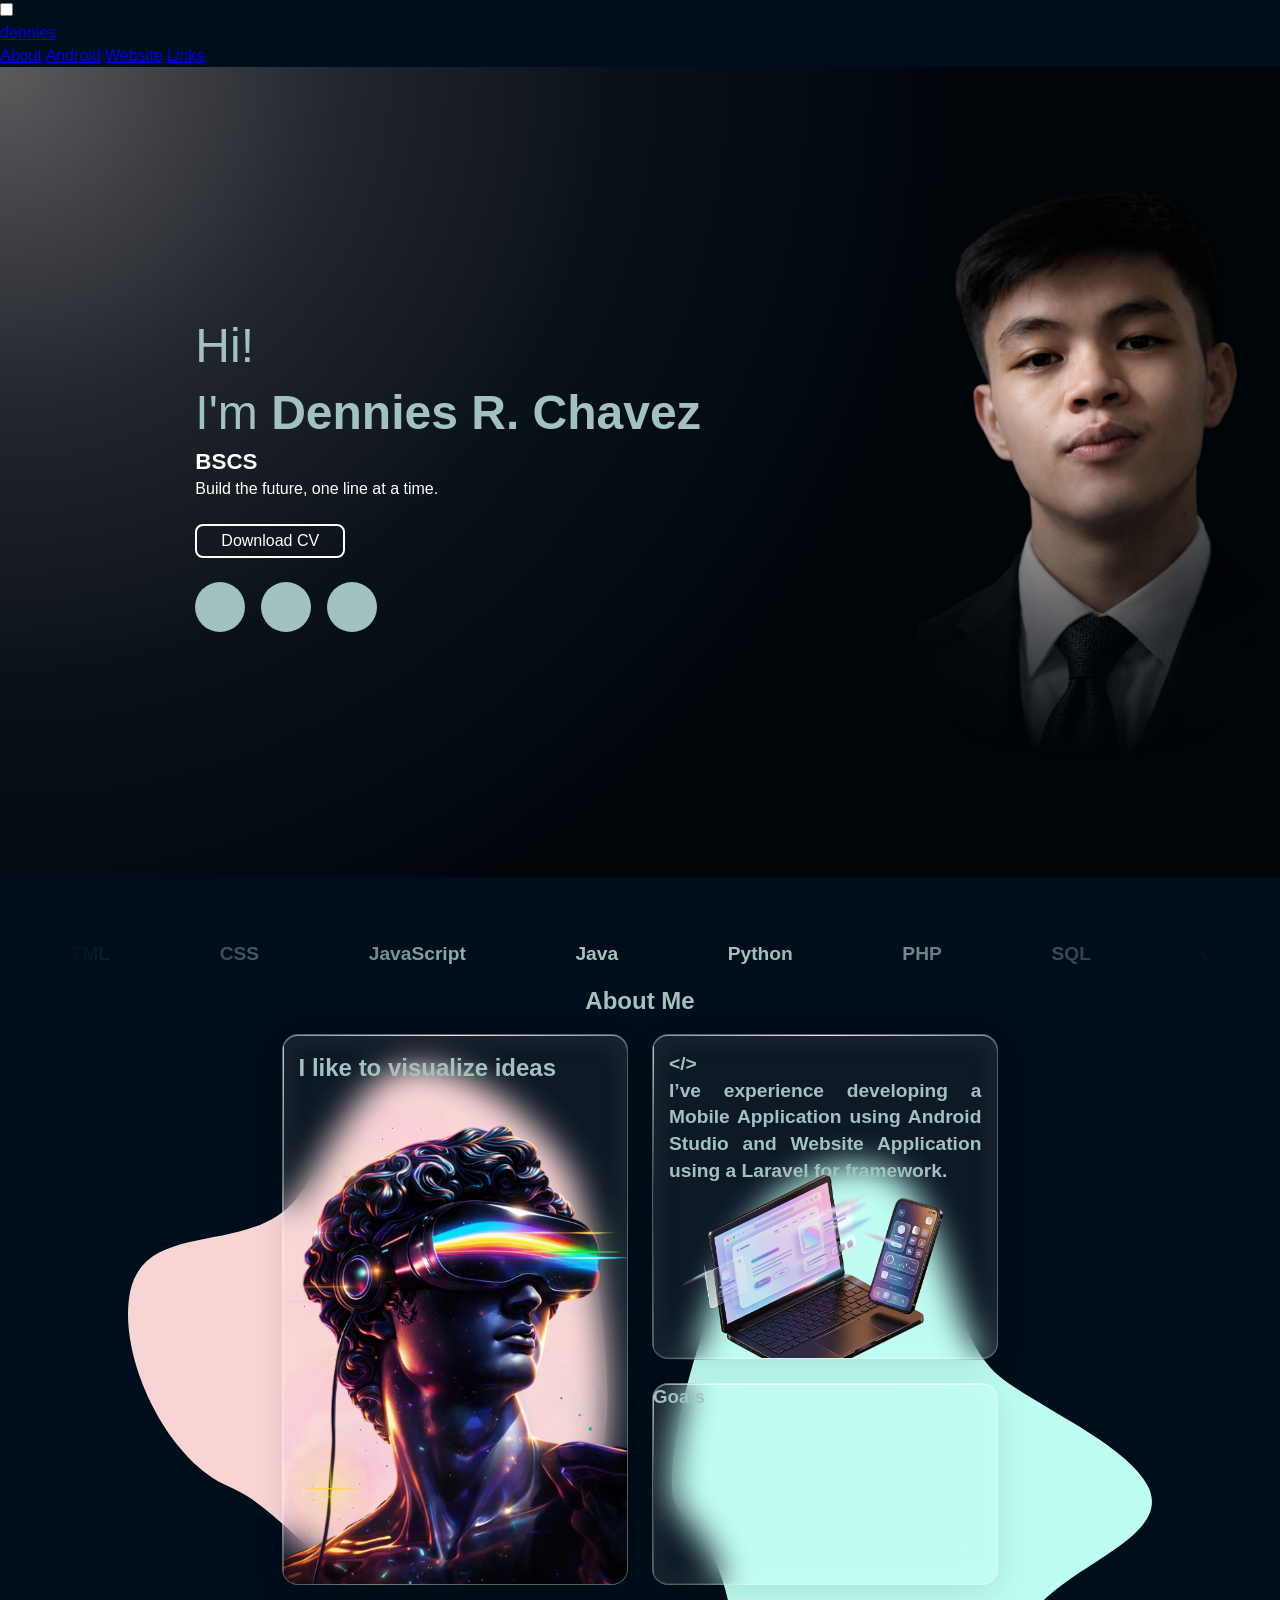
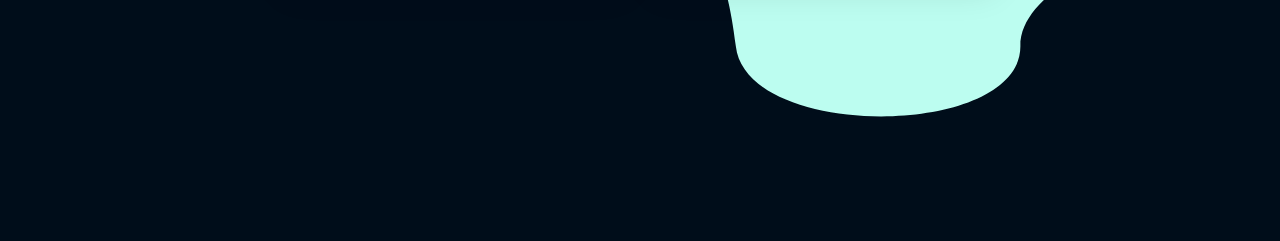
==== commit 4170d6bc: "nav" ====
--- a/index.html
+++ b/index.html
@@ -5,7 +5,7 @@
     <meta name="viewport" content="width=device-width, initial-scale=1.0">
     <title>Document</title>
     <link rel="stylesheet" href="style.css">
-    <link rel="stylesheet" href="/Samples/nav/nav.css">
+    <link rel="stylesheet" href="nav.css">
 
     <link rel="stylesheet" href="https://cdnjs.cloudflare.com/ajax/libs/font-awesome/7.0.1/css/all.min.css">
 </head>
@@ -118,6 +118,6 @@
         </div>
     </div>
 
-    <script src="/Samples/nav/nav.js"></script>
+    <script src="nav.js"></script>
 </body>
 </html>
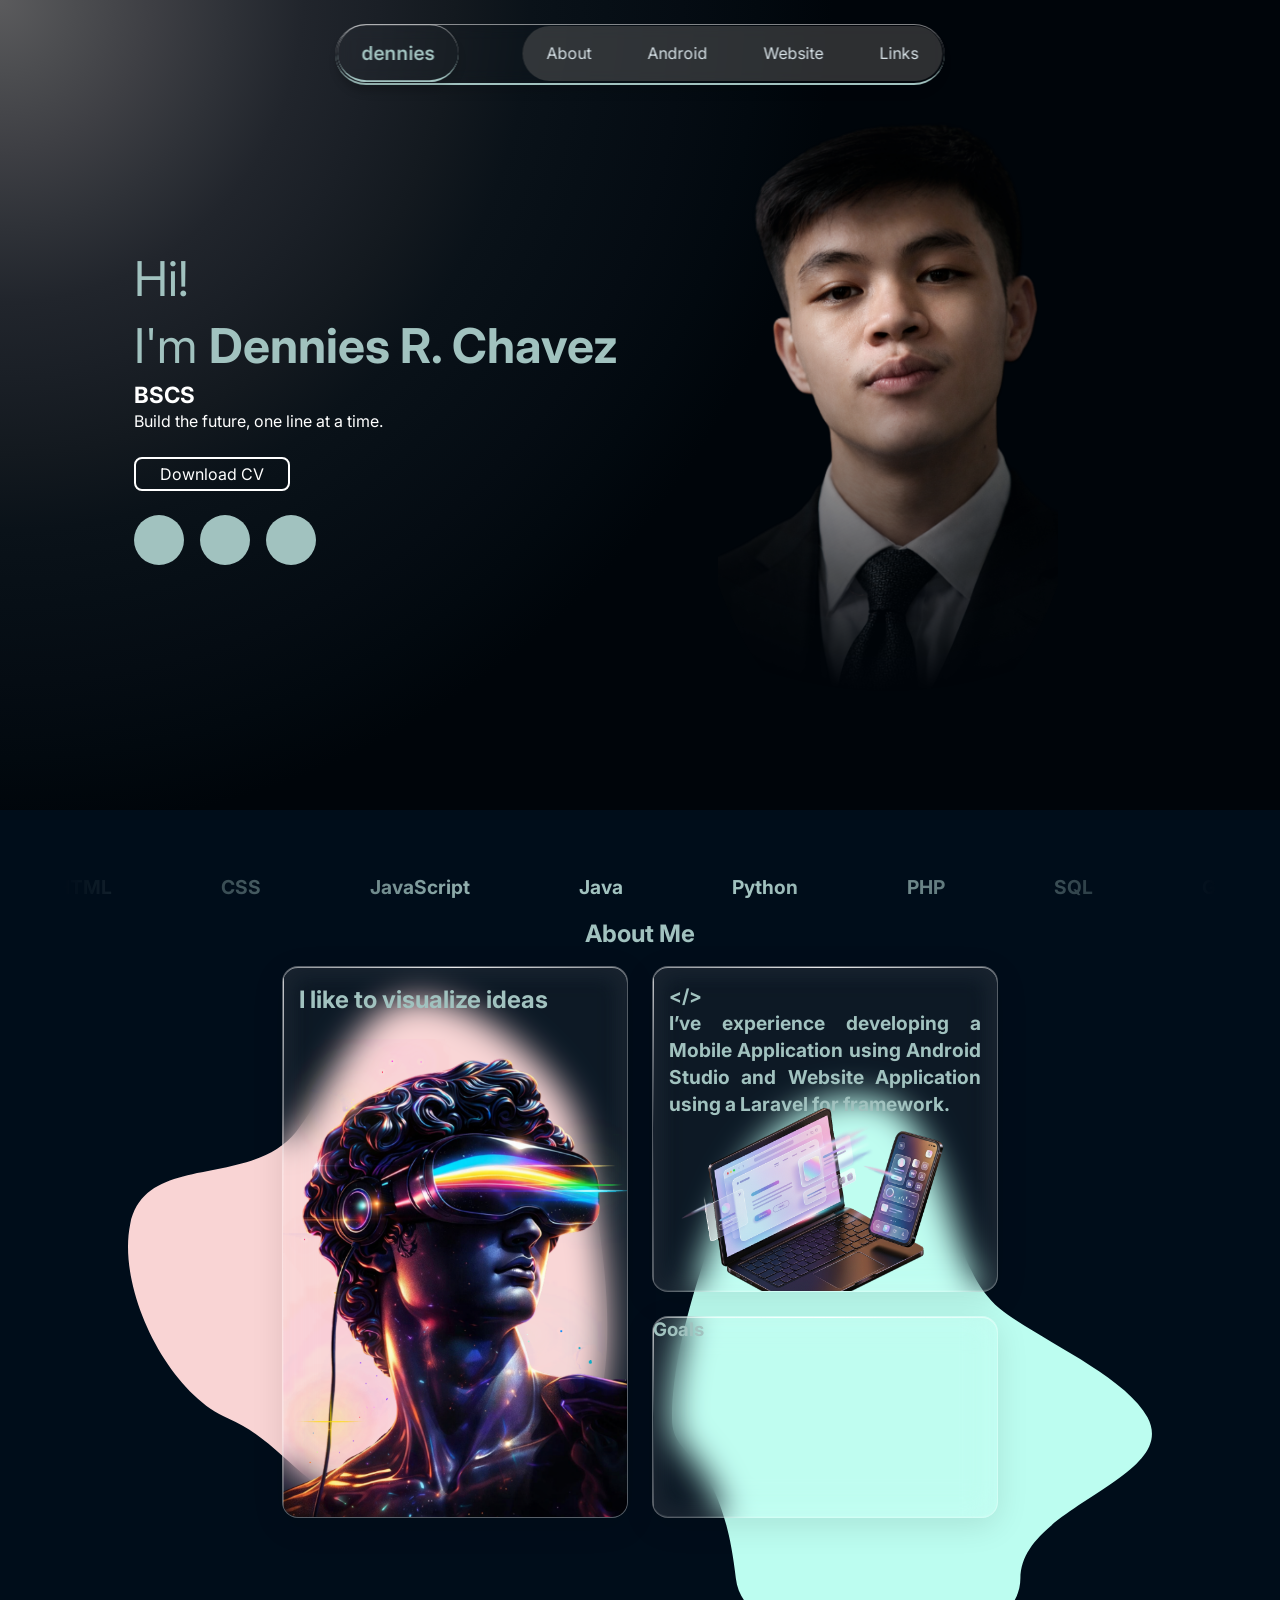
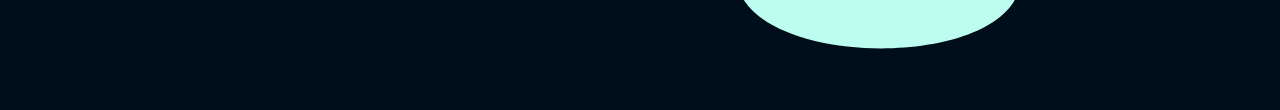
==== commit bf99366f: "svg" ====
--- a/index.html
+++ b/index.html
@@ -112,8 +112,8 @@
                     <img src="images/david_2.png" alt="" srcset="">
                 </div>
             </div>
-            <img src="../images/polygon_1.svg"  class="ply1">
-            <img src="../images/polygon_2.svg"  class="ply2">
+            <img src="images/polygon_1.svg"  class="ply1">
+            <img src="images/polygon_2.svg"  class="ply2">
             <img class="blob-2" src="" alt="" srcset="">
         </div>
     </div>
--- a/nav.css
+++ b/nav.css
@@ -0,0 +1,234 @@
+@import url('https://fonts.googleapis.com/css2?family=Inter:wght@400;600&display=swap');
+
+:root {
+    --primary-color: #4a90e2;
+    --secondary-color: #50e3c2;
+    --text-color: #050315;
+    --white: #ffffff;
+    --primary-cl: #A1C2BF;
+    --bg-cl: #000D1A;
+    --bg-cl-2: #d6e1e6;
+    --accent-cl: #FFC857;
+    --ff: 'Inter', sans-serif;
+}
+
+/* 1. Global Reset */
+* {
+    margin: 0;
+    padding: 0;
+    box-sizing: border-box; /* Better sizing calculation */
+}
+
+html {
+    scroll-behavior: smooth;
+}
+
+body {
+    font-family: var(--ff);
+    background-color: var(--bg-cl);
+    overflow-x: hidden; /* Prevents side scrolling but allows vertical */
+}
+
+/* 2. Background Image */
+.bg {
+    position: absolute;
+    top: -250px;
+    left: 0;
+    width: 100%;
+    height: 100%;
+    background: url(images/david_01.png) no-repeat center/cover;
+    z-index: -1;
+}
+
+/* 3. Navigation Bar (Pill Shape) */
+.top-nav {
+    position: fixed;
+    top: 24px;
+    left: 50%;
+    padding: 0 2px;
+    transform: translateX(-50%);
+    display: flex;
+    align-items: center;
+    gap: 64px;
+    width: max-content;
+    background: hsla(0, 0%, 100%, 0.01);
+    backdrop-filter: blur(8px);
+    -webkit-backdrop-filter: blur(8px);
+    border-bottom: 2px solid var(--primary-cl);
+    border-radius: 9999px;
+    box-shadow: 0 8px 8px rgba(0, 0, 0, 0.1),
+                inset 0 1px 0 rgba(255, 255, 255, 0.5);
+    z-index: 100;
+}
+
+.name-top-nav {
+    font-size: 1.2em;
+    font-weight: 600;
+    color: var(--primary-cl);
+    text-decoration: none;
+    padding: 16px 24px;
+}
+
+.top-nav nav, 
+.links-container {
+    display: flex;
+    align-items: center;
+}
+
+.links-container {
+    gap: 8px;
+    position: relative;
+}
+
+.links-container a {
+    position: relative;
+    color: var(--bg-cl-2);
+    text-decoration: none;
+    padding: 16px 24px;
+    transition: 0.3s;
+    z-index: 9;
+    /* background-color: #d6e1e6; */
+}
+ .bubble {
+    position: absolute;
+    /* background: var(--primary-color); */
+    width: 100px;
+    height: 100%;
+    border-radius: 9999px;
+    z-index: 8;
+    top: 0;
+    left: 0;
+    background: hsla(0, 0%, 100%, 0.01);
+    /* backdrop-filter: blur(8px);
+    -webkit-backdrop-filter: blur(8px); */
+    border-bottom: 2px solid var(--primary-cl);
+    border-radius: 9999px;
+    box-shadow: 0 8px 8px rgba(0, 0, 0, 0.1),
+                inset 0 1px 0 rgba(255, 255, 255, 0.5);transition: transform 0.4s ease, width 0.3s ease, height 0.3s ease;
+}
+.links-container .blob {
+    position: absolute;
+    top: 0;
+    left: 0;
+    background: hsla(0, 0%, 35%, 0.5);
+    width: 100%;
+    height: 100%;
+    border-radius: 9999px;
+    z-index: 7;
+    transition: all 0.3s ease-out;
+}
+
+/* 4. Sidebar Logic */
+#sidebar-active {
+    display: none;
+}
+
+#overlay {
+    position: fixed;
+    inset: 0;
+    background: rgba(0, 0, 0, 0.5);
+    opacity: 0;
+    pointer-events: none;
+    transition: 0.3s;
+    z-index: 90;
+}
+
+.open-sidebar-button, .close-sidebar-button {
+    display: none;
+    cursor: pointer;
+    color: var(--primary-cl);
+    font-size: 1.5rem;
+}
+
+/* 5. Mobile Styles */
+@media (max-width: 768px) {
+    .top-nav {
+        width: 100%;
+        height: 60px;
+        top: 0;
+        border-radius: 0;
+        padding: 16px 24px;
+        justify-content: space-between;
+        position: fixed;
+    }
+
+    .open-sidebar-button { display: block; }
+
+    .links-container {
+        position: fixed;
+        top: 0;
+        right: -100%;
+        width: 250px;
+        height: 100vh;
+        flex-direction: column;
+        align-items: flex-start;
+        /* 1. Increase opacity slightly for better glass effect */
+        background: rgba(255, 255, 255, 0.25);
+        padding: 80px 20px;
+        box-shadow: -8px 0 8px rgba(0, 0, 0, 0.1),
+                inset 1px 0 0 rgba(255, 255, 255, 0.5);
+        padding-top: 60px;
+        transition: 0.35s ease-out;
+    }
+
+
+    .close-sidebar-button {
+        display: block;
+        position: absolute;
+        top: 16px;
+        left: 32px;
+    }
+
+    .links-container a {
+        width: 100%;
+        color: var(--primary-cl);
+        padding: 15px;
+        /* background-color: #50e3c2; */
+    }
+
+
+    .top-nav .bubble {
+        right: -100%;
+        transition: 0.35s ease-out;
+    }
+
+    .blob {
+        display: none;
+    }
+    /* Active States */
+    #sidebar-active:checked ~ .top-nav-blur {
+        background: hsla(0, 0%, 100%, 0.01);
+        backdrop-filter: blur(8px);
+        -webkit-backdrop-filter: blur(8px);
+        position: fixed;
+        top: 0;
+        z-index: 9;
+    }
+    #sidebar-active:checked ~ .top-nav  {
+        backdrop-filter: none;
+        -webkit-backdrop-filter: none;
+    }
+
+    #sidebar-active:checked ~ .top-nav .bubble {
+        /* width: 100%; */
+        padding: 0 16px;
+        right: 0;
+        top: 0;
+    }
+    
+    #sidebar-active:checked ~ .top-nav .links-container {
+        right: 0;
+        backdrop-filter: blur(8px);
+        -webkit-backdrop-filter: blur(8px);
+    }
+
+    #sidebar-active:checked ~ .top-nav .open-sidebar-button {
+        display: none;
+    }
+
+
+    #sidebar-active:checked ~ #overlay {
+        opacity: 1;
+        pointer-events: auto;
+    }
+}
